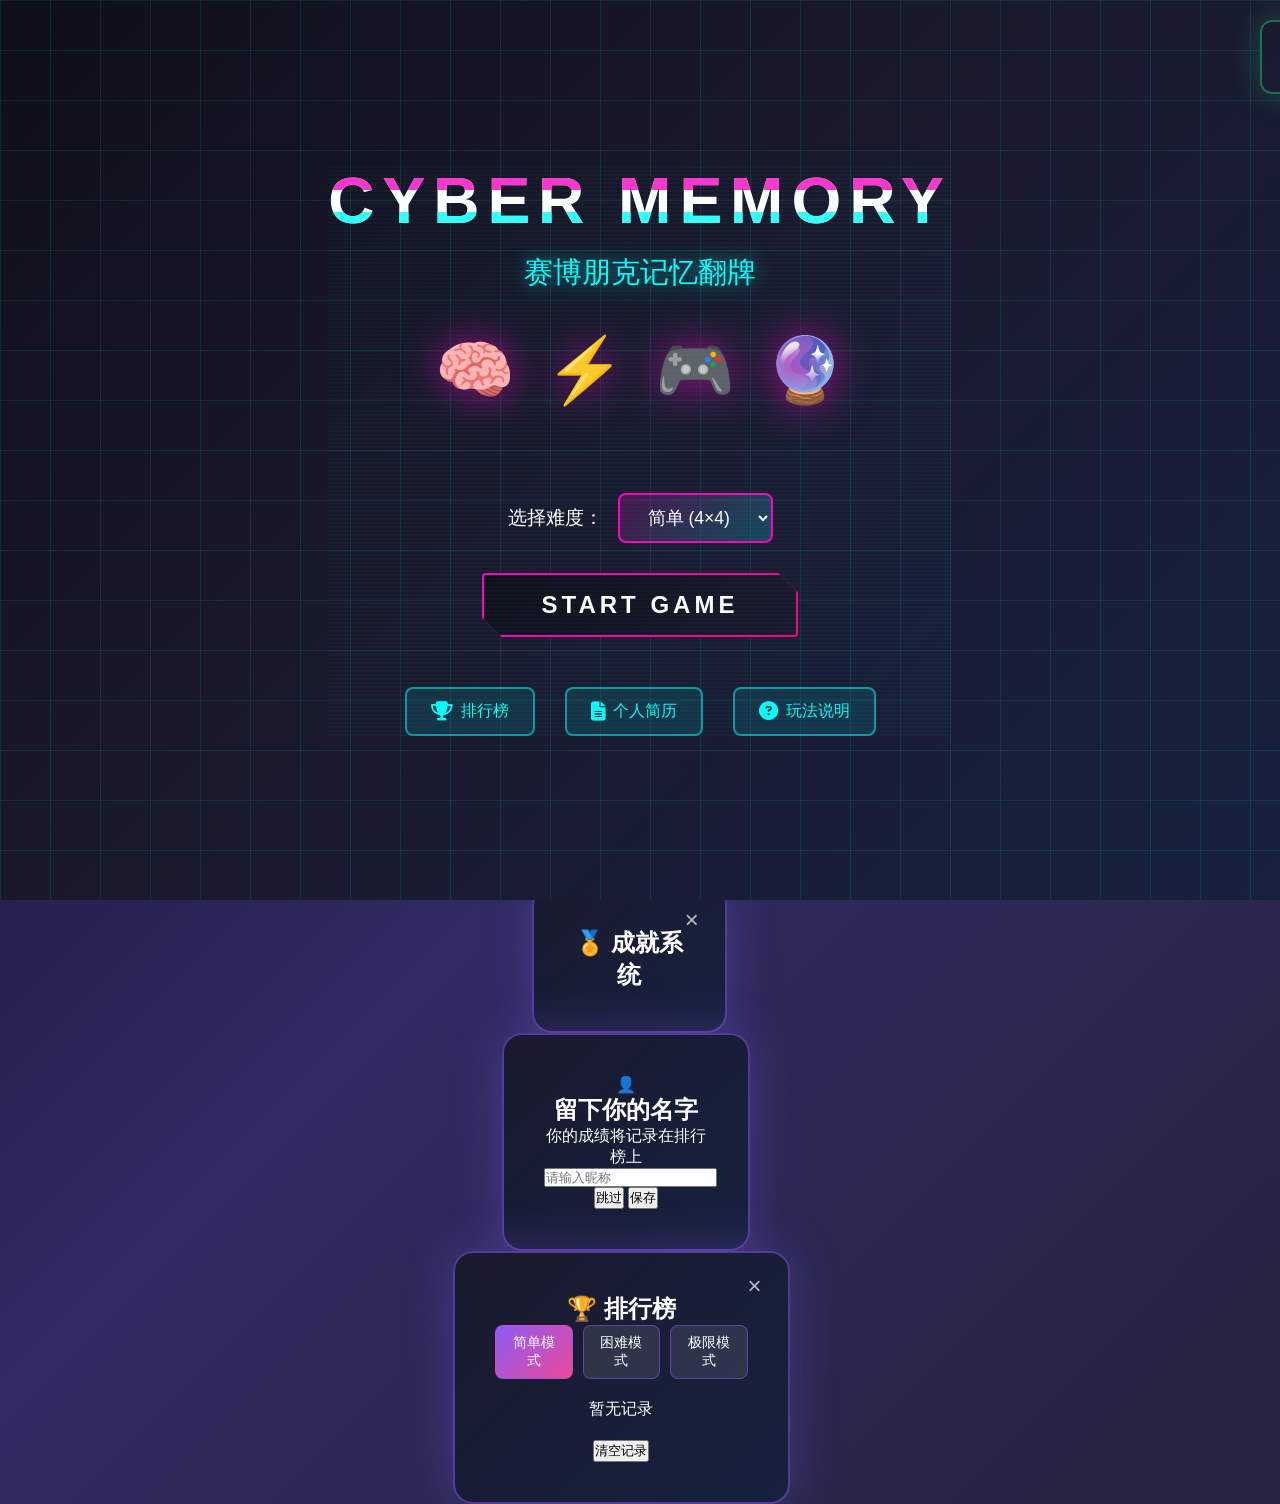
==== index.html @ 02d69858 "修复index.html中缺失的emoji和粒子效果" ====
<!DOCTYPE html>
<html lang="zh-CN">
<head>
    <meta charset="UTF-8">
    <meta name="viewport" content="width=device-width, initial-scale=1.0">
    <title>Memory Card Game - 记忆翻牌游戏</title>
    <link rel="stylesheet" href="style.css">
    <link rel="stylesheet" href="start-screen.css">
    <!-- 引入图标库 -->
    <link rel="stylesheet" href="https://cdnjs.cloudflare.com/ajax/libs/font-awesome/6.4.0/css/all.min.css">
</head>
<body>
    <!-- 页面容器 -->
    <div class="container">
        <!-- 赛博朋克开始界面 -->
        <div class="start-screen" id="startScreen">
            <div class="start-content">
                <div class="glitch-container">
                    <h1 class="glitch-text" data-text="CYBER MEMORY">CYBER MEMORY</h1>
                    <h2 class="subtitle">赛博朋克记忆翻牌</h2>
                </div>
                
                <div class="start-visual">
                    <div class="floating-cards">
                        <div class="card-float">🧠</div>
                        <div class="card-float">⚡</div>
                        <div class="card-float">🎮</div>
                        <div class="card-float">🔮</div>
                    </div>
                </div>
                
                <div class="start-controls">
                    <div class="difficulty-selection">
                        <label>选择难度：</label>
                        <select id="startDifficulty">
                            <option value="easy">简单 (4×4)</option>
                            <option value="hard">困难 (6×6)</option>
                            <option value="extreme">极限 (8×8)</option>
                        </select>
                    </div>
                    
                    <button class="cyber-btn" id="cyberStartBtn">
                        <span class="btn-text">START GAME</span>
                        <span class="btn-glitch"></span>
                    </button>
                    
                    <div class="start-options">
                        <button class="option-link" id="openLeaderboard">
                            <i class="fas fa-trophy"></i> 排行榜
                        </button>
                        <button class="option-link" id="openResume">
                            <i class="fas fa-file-alt"></i> 个人简历
                        </button>
                        <button class="option-link" id="openTutorial">
                            <i class="fas fa-question-circle"></i> 玩法说明
                        </button>
                    </div>
                </div>
                
                <div class="scanline"></div>
            </div>
        </div>
        
        <!-- 游戏头部信息栏 -->
        <header class="game-header">
            <div class="game-title">
                <i class="fas fa-brain"></i>
                <h1>记忆翻牌玩法</h1>
            </div>
            
            <!-- 游戏信息面板 -->
            <div class="game-info">
                <!-- 分数显示 -->
                <div class="info-item score">
                    <i class="fas fa-star"></i>
                    <span class="label">分数</span>
                    <span class="value" id="score">0</span>
                </div>
                
                <!-- 计时器 -->
                <div class="info-item timer">
                    <i class="fas fa-clock"></i>
                    <span class="label">时间</span>
                    <span class="value" id="timer">00:00</span>
                </div>
                
                <!-- 剩余配对 -->
                <div class="info-item pairs">
                    <i class="fas fa-puzzle-piece"></i>
                    <span class="label">剩余</span>
                    <span class="value" id="pairs">0</span>
                </div>
            </div>
            
            <!-- 控制按钮 -->
            <div class="game-controls">
                <!-- 简历按钮 -->
                <button class="control-btn resume-btn" id="resumeBtn" title="查看简历">
                    <i class="fas fa-file-alt"></i>
                    <span>简历</span>
                </button>
                
                <!-- 成就按钮 -->
                <button class="control-btn achievement-btn" id="achievementBtn" title="查看成就">
                    <i class="fas fa-medal"></i>
                    <span>成就</span>
                </button>
                
                <!-- 音效开关 -->
                <button class="control-btn sound-btn" id="soundBtn" title="音效开关">
                    <i class="fas fa-volume-up"></i>
                </button>
                
                <!-- 排行榜按钮 -->
                <button class="control-btn leaderboard-btn" id="leaderboardBtn">
                    <i class="fas fa-trophy"></i>
                    <span>排行榜</span>
                </button>
                
                <!-- 返回首页按钮 -->
                <button class="control-btn home-btn" id="homeBtn">
                    <i class="fas fa-home"></i>
                    <span>返回首页</span>
                </button>
                
                <!-- 重新开始按钮 -->
                <button class="control-btn restart-btn" id="restartBtn">
                    <i class="fas fa-redo"></i>
                    <span>重新开始</span>
                </button>
            </div>
        </header>
        
        <!-- 操作提示 -->
        <div class="game-hint">
            <p><i class="fas fa-lightbulb"></i> 点击卡牌翻开，找出所有配对！</p>
        </div>
        
        <!-- 加载画面 -->
        <div class="loading-screen" id="loadingScreen">
            <div class="loading-content">
                <div class="loading-icon">🎮</div>
                <h2>赛博朋克记忆翻牌</h2>
                <div class="loading-bar">
                    <div class="loading-progress" id="loadingProgress"></div>
                </div>
                <p class="loading-text">正在加载...</p>
            </div>
        </div>
        
        <!-- 首次引导弹窗 -->
        <div class="tutorial-modal" id="tutorialModal">
            <div class="modal-content">
                <div class="modal-icon">📖</div>
                <h2>欢迎来到记忆翻牌！</h2>
                <div class="tutorial-steps">
                    <div class="tutorial-step">
                        <span class="step-number">1</span>
                        <p>点击卡牌翻开查看图案</p>
                    </div>
                    <div class="tutorial-step">
                        <span class="step-number">2</span>
                        <p>找出两张相同图案的卡牌</p>
                    </div>
                    <div class="tutorial-step">
                        <span class="step-number">3</span>
                        <p>配对所有卡牌即可获胜</p>
                    </div>
                </div>
                <label class="dont-show-again">
                    <input type="checkbox" id="dontShowTutorial">
                    <span>不再显示引导</span>
                </label>
                <button class="modal-btn" id="closeTutorial">开始游戏</button>
            </div>
        </div>
        
        <!-- 卡牌网格容器 -->
        <main class="game-board" id="gameBoard">
            <!-- 卡牌将由 JavaScript 动态生成 -->
            
            <!-- 配对成功特效 -->
            <div class="match-effect" id="matchEffect">
                <span class="effect-text">真棒！</span>
                <div class="particles">
                    <span class="particle">✨</span>
                    <span class="particle">🌟</span>
                    <span class="particle">💫</span>
                    <span class="particle">⭐</span>
                    <span class="particle">✨</span>
                </div>
            </div>
        </main>
        
        <!-- 胜利弹窗 -->
        <div class="victory-modal" id="victoryModal">
            <div class="modal-content">
                <div class="modal-icon">🎉</div>
                <h2>恭喜通关！</h2>
                <div class="stats">
                    <div class="stat">
                        <span class="stat-label">最终得分</span>
                        <span class="stat-value" id="finalScore">0</span>
                    </div>
                    <div class="stat">
                        <span class="stat-label">用时</span>
                        <span class="stat-value" id="finalTime">00:00</span>
                    </div>
                    <div class="stat" id="bestRecord">
                        <span class="stat-label">🏆 最佳记录</span>
                        <span class="stat-value">--:--</span>
                    </div>
                </div>
                <!-- 分享按钮 -->
                <div class="share-section">
                    <button class="modal-btn secondary" id="shareBtn">
                        <i class="fas fa-share-alt"></i>
                        分享成绩
                    </button>
                </div>
                <button class="modal-btn" id="playAgainBtn">再玩一次</button>
            </div>
        </div>
        
        <!-- 成就弹窗 -->
        <div class="achievement-modal" id="achievementModal">
            <div class="modal-content">
                <div class="modal-header">
                    <h2>🏅 成就系统</h2>
                    <button class="close-btn" id="closeAchievement">×</button>
                </div>
                <div class="achievement-list" id="achievementList">
                    <!-- 成就将由 JavaScript 动态生成 -->
                </div>
            </div>
        </div>
        
        <!-- 成就解锁通知 -->
        <div class="achievement-notification" id="achievementNotification">
            <div class="notification-content">
                <div class="notification-icon">🏆</div>
                <div class="notification-text">
                    <h4>成就解锁！</h4>
                    <p id="achievementName"></p>
                </div>
            </div>
        </div>
        
        <!-- 昵称输入弹窗 -->
        <div class="nickname-modal" id="nicknameModal">
            <div class="modal-content">
                <div class="modal-icon">👤</div>
                <h2>留下你的名字</h2>
                <p>你的成绩将记录在排行榜上</p>
                <input type="text" id="nicknameInput" placeholder="请输入昵称" maxlength="20">
                <div class="modal-buttons">
                    <button class="modal-btn secondary" id="skipNickname">跳过</button>
                    <button class="modal-btn" id="saveNickname">保存</button>
                </div>
            </div>
        </div>
        
        <!-- 排行榜弹窗 -->
        <div class="leaderboard-modal" id="leaderboardModal">
            <div class="modal-content">
                <div class="modal-header">
                    <h2>🏆 排行榜</h2>
                    <button class="close-btn" id="closeLeaderboard">×</button>
                </div>
                <div class="leaderboard-tabs">
                    <button class="tab-btn active" data-tab="easy">简单模式</button>
                    <button class="tab-btn" data-tab="hard">困难模式</button>
                    <button class="tab-btn" data-tab="extreme">极限模式</button>
                </div>
                <div class="leaderboard-content">
                    <div class="leaderboard-list" id="leaderboardList">
                        <div class="no-records">暂无记录</div>
                    </div>
                </div>
                <button class="modal-btn secondary" id="clearLeaderboard">清空记录</button>
            </div>
        </div>
        
        <!-- 简历弹窗 -->
        <div class="resume-modal" id="resumeModal">
            <div class="resume-modal-content">
                <div class="resume-header">
                    <h2>📄 个人简历</h2>
                    <button class="close-btn" id="closeResume">×</button>
                </div>
                <div class="resume-embed">
                    <iframe src="简历.pdf" type="application/pdf" width="100%" height="100%">
                        <p>您的浏览器不支持PDF预览，请<a href="简历.pdf" download>下载简历</a>查看。</p>
                    </iframe>
                </div>
                <div class="resume-actions">
                    <a href="简历.pdf" download class="modal-btn secondary">
                        <i class="fas fa-download"></i> 下载简历
                    </a>
                </div>
            </div>
        </div>
    </div>
    
    <!-- 引入脚本 -->
    <script src="script.js"></script>
</body>
</html>
---- style.css ----
/* ============================================== */
/* 记忆翻牌游戏样式文件 */
/* 作者：Memory Card Game */
/* 版本：1.0 */
/* ============================================== */

/* -------------------------- */
/* 全局样式重置 */
/* -------------------------- */
* {
    margin: 0;
    padding: 0;
    box-sizing: border-box;
}

/* -------------------------- */
/* 动画关键帧定义 */
/* -------------------------- */
@keyframes fadeIn {
    from {
        opacity: 0;
        transform: translateY(-20px);
    }
    to {
        opacity: 1;
        transform: translateY(0);
    }
}

@keyframes flipIn {
    0% {
        opacity: 0;
        transform: rotateY(90deg) scale(0.8);
    }
    50% {
        opacity: 0.5;
    }
    100% {
        opacity: 1;
        transform: rotateY(0deg) scale(1);
    }
}

@keyframes pulse {
    0%, 100% {
        transform: scale(1);
        box-shadow: 0 0 20px rgba(139, 92, 246, 0.5);
    }
    50% {
        transform: scale(1.05);
        box-shadow: 0 0 40px rgba(139, 92, 246, 0.8);
    }
}

@keyframes glow {
    0%, 100% {
        box-shadow: 0 0 10px rgba(34, 197, 94, 0.5),
                    0 0 20px rgba(34, 197, 94, 0.3),
                    0 0 30px rgba(34, 197, 94, 0.2);
    }
    50% {
        box-shadow: 0 0 20px rgba(34, 197, 94, 0.8),
                    0 0 40px rgba(34, 197, 94, 0.5),
                    0 0 60px rgba(34, 197, 94, 0.3);
    }
}

@keyframes bounce {
    0%, 20%, 50%, 80%, 100% {
        transform: translateY(0);
    }
    40% {
        transform: translateY(-20px);
    }
    60% {
        transform: translateY(-10px);
    }
}

@keyframes modalIn {
    from {
        opacity: 0;
        transform: scale(0.7);
    }
    to {
        opacity: 1;
        transform: scale(1);
    }
}

@keyframes confetti {
    0% {
        transform: translateY(0) rotate(0deg);
        opacity: 1;
    }
    100% {
        transform: translateY(100vh) rotate(720deg);
        opacity: 0;
    }
}

/* -------------------------- */
/* 基础样式 */
/* -------------------------- */
body {
    font-family: 'Segoe UI', 'Microsoft YaHei', sans-serif;
    background: linear-gradient(135deg, #0f0c29 0%, #302b63 50%, #24243e 100%);
    min-height: 100vh;
    display: flex;
    justify-content: center;
    align-items: center;
    color: #fff;
    overflow-x: hidden;
}

/* 滚动条样式 */
::-webkit-scrollbar {
    width: 8px;
}

::-webkit-scrollbar-track {
    background: rgba(255, 255, 255, 0.1);
    border-radius: 4px;
}

::-webkit-scrollbar-thumb {
    background: linear-gradient(135deg, #8b5cf6, #ec4899);
    border-radius: 4px;
}

::-webkit-scrollbar-thumb:hover {
    background: linear-gradient(135deg, #a78bfa, #f472b6);
}

/* -------------------------- */
/* 游戏容器 */
/* -------------------------- */
.container {
    max-width: 900px;
    width: 100%;
    display: flex;
    flex-direction: column;
    align-items: center;
}

/* -------------------------- */
/* 游戏头部 */
/* -------------------------- */
.game-header {
    text-align: center;
    margin-bottom: 20px;
    animation: fadeIn 0.6s ease-out 0.2s both;
}

.game-title {
    display: flex;
    align-items: center;
    justify-content: center;
    gap: 12px;
    margin-bottom: 20px;
}

.game-title i {
    font-size: 32px;
    background: linear-gradient(135deg, #8b5cf6, #ec4899);
    -webkit-background-clip: text;
    -webkit-text-fill-color: transparent;
    background-clip: text;
}

.game-title h1 {
    font-size: 2.5rem;
    font-weight: 700;
    background: linear-gradient(135deg, #a855f7, #ec4899);
    -webkit-background-clip: text;
    -webkit-text-fill-color: transparent;
    background-clip: text;
}

/* -------------------------- */
/* 游戏信息面板 */
/* -------------------------- */
.game-info {
    display: flex;
    justify-content: center;
    gap: 20px;
    margin-bottom: 20px;
    flex-wrap: wrap;
    animation: fadeIn 0.6s ease-out 0.3s both;
}

.info-item {
    background: rgba(255, 255, 255, 0.1);
    backdrop-filter: blur(10px);
    border: 1px solid rgba(255, 255, 255, 0.2);
    border-radius: 12px;
    padding: 12px 20px;
    display: flex;
    align-items: center;
    gap: 8px;
    transition: all 0.3s ease;
}

.info-item:hover {
    transform: translateY(-2px);
    box-shadow: 0 4px 20px rgba(139, 92, 246, 0.3);
}

.info-item i {
    font-size: 18px;
}

.info-item .label {
    font-size: 14px;
    color: rgba(255, 255, 255, 0.7);
}

.info-item .value {
    font-size: 20px;
    font-weight: 700;
    color: #fff;
    min-width: 40px;
}

.score .value {
    color: #fbbf24;
}

.timer .value {
    color: #60a5fa;
}

.pairs .value {
    color: #34d399;
}

/* -------------------------- */
/* 游戏控制按钮 */
/* -------------------------- */
.game-controls {
    display: flex;
    justify-content: center;
    gap: 15px;
    flex-wrap: wrap;
}

/* -------------------------- */
/* 控制按钮 */
/* -------------------------- */

.control-btn {
    display: flex;
    align-items: center;
    gap: 8px;
    padding: 10px 20px;
    border-radius: 10px;
    border: none;
    cursor: pointer;
    font-size: 14px;
    font-weight: 600;
    transition: all 0.3s ease;
}

.sound-btn {
    background: rgba(255, 255, 255, 0.1);
    color: #fff;
    width: 44px;
    height: 44px;
    justify-content: center;
}

.sound-btn:hover {
    background: rgba(255, 255, 255, 0.2);
}

.sound-btn.muted i {
    color: #f87171;
}

.restart-btn {
    background: linear-gradient(135deg, #8b5cf6, #ec4899);
    color: #fff;
    box-shadow: 0 4px 15px rgba(139, 92, 246, 0.4);
}

.restart-btn:hover {
    transform: translateY(-2px);
    box-shadow: 0 6px 20px rgba(139, 92, 246, 0.6);
}

.restart-btn:active {
    transform: translateY(0);
}

.home-btn {
    background: linear-gradient(135deg, #06b6d4, #0891b2);
    color: #fff;
    box-shadow: 0 4px 15px rgba(6, 182, 212, 0.4);
}

.home-btn:hover {
    transform: translateY(-2px);
    box-shadow: 0 6px 20px rgba(6, 182, 212, 0.6);
}

.home-btn:active {
    transform: translateY(0);
}

/* -------------------------- */
/* 操作提示 */
/* -------------------------- */
.game-hint {
    text-align: center;
    margin-bottom: 25px;
    animation: fadeIn 0.6s ease-out 0.4s both;
}

.game-hint p {
    display: flex;
    align-items: center;
    justify-content: center;
    gap: 8px;
    color: rgba(255, 255, 255, 0.7);
    font-size: 14px;
}

.game-hint i {
    color: #fbbf24;
}

/* -------------------------- */
/* 游戏面板 */
/* -------------------------- */
.game-board {
    display: grid;
    gap: 12px;
    justify-content: center;
    animation: fadeIn 0.6s ease-out 0.6s both;
    position: relative;
}

/* 简单难度 4x4 */
.game-board.easy {
    grid-template-columns: repeat(4, 1fr);
}

/* 困难难度 6x6 */
.game-board.hard {
    grid-template-columns: repeat(6, 1fr);
}

/* 极限难度 8x8 */
.game-board.extreme {
    grid-template-columns: repeat(8, 1fr);
}

/* -------------------------- */
/* 卡牌样式 */
/* -------------------------- */
.card {
    aspect-ratio: 1;
    perspective: 1000px;
    cursor: pointer;
    position: relative;
}

.card::before {
    content: '';
    position: absolute;
    top: -2px;
    left: -2px;
    right: -2px;
    bottom: -2px;
    background: linear-gradient(45deg, #ff00c1, #00fff9, #ff00c1, #00fff9);
    background-size: 400% 400%;
    border-radius: 20px;
    z-index: -1;
    animation: borderGlow 3s ease infinite;
    opacity: 0;
    transition: opacity 0.3s ease;
}

.card:hover::before {
    opacity: 1;
}

@keyframes borderGlow {
    0%, 100% {
        background-position: 0% 50%;
    }
    50% {
        background-position: 100% 50%;
    }
}

.card-inner {
    position: relative;
    width: 100%;
    height: 100%;
    transition: transform 0.6s cubic-bezier(0.4, 0, 0.2, 1);
    transform-style: preserve-3d;
}

/* 翻转状态 - 使用 !important 确保优先级 */
.card.flipped .card-inner {
    transform: rotateY(180deg) !important;
}

/* 匹配状态 - 保持翻转 */
.card.matched .card-inner {
    transform: rotateY(180deg) !important;
    animation: cardPulse 1s ease-in-out infinite;
}

.card.matched {
    pointer-events: none;
}

@keyframes cardPulse {
    0%, 100% {
        filter: brightness(1);
    }
    50% {
        filter: brightness(1.3);
    }
}

.card-front,
.card-back {
    position: absolute;
    width: 100%;
    height: 100%;
    backface-visibility: hidden;
    -webkit-backface-visibility: hidden;
    border-radius: 16px;
    display: flex;
    align-items: center;
    justify-content: center;
    font-size: 2.5rem;
    user-select: none;
    overflow: hidden;
    top: 0;
    left: 0;
}

/* 卡牌背面 - 默认显示 */
.card-back {
    background: linear-gradient(135deg, #1a1a2e 0%, #16213e 50%, #0f0f1a 100%);
    backdrop-filter: blur(10px);
    border: 2px solid rgba(255, 0, 193, 0.5);
    box-shadow: 
        0 0 30px rgba(255, 0, 193, 0.3),
        0 8px 32px rgba(0, 0, 0, 0.4),
        inset 0 2px 10px rgba(255, 255, 255, 0.05);
    transition: transform 0.3s ease;
}

.card-back::before {
    content: '';
    position: absolute;
    top: 0;
    left: 0;
    right: 0;
    bottom: 0;
    background: 
        linear-gradient(90deg, transparent 49%, rgba(255, 0, 193, 0.1) 50%, transparent 51%),
        linear-gradient(0deg, transparent 49%, rgba(0, 255, 249, 0.1) 50%, transparent 51%);
    background-size: 20px 20px;
    animation: gridMove 4s linear infinite;
}

@keyframes gridMove {
    0% {
        transform: translate(0, 0);
    }
    100% {
        transform: translate(20px, 20px);
    }
}

.card-back::after {
    content: '';
    position: absolute;
    top: 0;
    left: -100%;
    width: 100%;
    height: 100%;
    background: linear-gradient(90deg, 
        transparent, 
        rgba(255, 255, 255, 0.1), 
        transparent);
    animation: scanLine 3s linear infinite;
}

@keyframes scanLine {
    0% {
        left: -100%;
    }
    100% {
        left: 100%;
    }
}

/* 移除 hover 效果避免干扰翻转 */
.card:hover .card-back {
    border-color: rgba(0, 255, 249, 0.8);
    box-shadow: 
        0 0 50px rgba(0, 255, 249, 0.4),
        0 12px 40px rgba(0, 0, 0, 0.5),
        inset 0 2px 10px rgba(255, 255, 255, 0.1);
}

.card-back-icon {
    position: relative;
    font-size: 2.5rem;
    background: linear-gradient(135deg, #ff00c1, #00fff9);
    -webkit-background-clip: text;
    -webkit-text-fill-color: transparent;
    background-clip: text;
    animation: iconGlow 2s ease-in-out infinite;
}

@keyframes iconGlow {
    0%, 100% {
        filter: drop-shadow(0 0 10px rgba(255, 0, 193, 0.5));
    }
    50% {
        filter: drop-shadow(0 0 20px rgba(0, 255, 249, 0.8));
    }
}

/* 卡牌正面 - 默认隐藏（旋转180度） */
.card-front {
    background: linear-gradient(135deg, rgba(139, 92, 246, 0.2), rgba(236, 72, 153, 0.2));
    backdrop-filter: blur(10px);
    border: 2px solid rgba(139, 92, 246, 0.5);
    transform: rotateY(180deg);
    -webkit-transform: rotateY(180deg);
    box-shadow: 
        0 4px 20px rgba(139, 92, 246, 0.2),
        inset 0 2px 20px rgba(255, 255, 255, 0.05);
}

.card-front .card-emoji {
    font-size: 3rem;
    filter: drop-shadow(0 0 10px rgba(139, 92, 246, 0.5));
}

/* 匹配后的正面样式 */
.card.matched .card-front {
    background: linear-gradient(135deg, rgba(34, 197, 94, 0.3), rgba(16, 185, 129, 0.2));
    border-color: rgba(34, 197, 94, 0.8);
    box-shadow: 
        0 0 30px rgba(34, 197, 94, 0.4),
        inset 0 2px 20px rgba(34, 197, 94, 0.1);
}

.card.matched .card-front .card-emoji {
    filter: drop-shadow(0 0 20px rgba(34, 197, 94, 0.8));
}

/* -------------------------- */
/* 配对成功特效 */
/* -------------------------- */
.match-effect {
    position: absolute;
    top: 50%;
    left: 50%;
    transform: translate(-50%, -50%) scale(0);
    pointer-events: none;
    z-index: 999;
    opacity: 0;
    transition: all 0.3s ease;
}

.match-effect.show {
    opacity: 1;
    transform: translate(-50%, -50%) scale(1);
}

.match-effect.hide {
    opacity: 0;
    transform: translate(-50%, -50%) scale(1.5);
}

.effect-text {
    font-size: 3rem;
    font-weight: 800;
    background: linear-gradient(135deg, #fbbf24, #f59e0b, #ef4444);
    -webkit-background-clip: text;
    -webkit-text-fill-color: transparent;
    background-clip: text;
    text-shadow: 0 0 30px rgba(251, 191, 36, 0.5);
}

/* -------------------------- */
/* 胜利弹窗 */
/* -------------------------- */
.modal {
    position: fixed;
    top: 0;
    left: 0;
    width: 100%;
    height: 100%;
    background: rgba(0, 0, 0, 0.8);
    backdrop-filter: blur(10px);
    display: flex;
    align-items: center;
    justify-content: center;
    z-index: 2000;
    opacity: 0;
    visibility: hidden;
    transition: all 0.3s ease;
}

.modal.show {
    opacity: 1;
    visibility: visible;
}

.modal-content {
    background: linear-gradient(135deg, #1a1a2e 0%, #16213e 100%);
    border: 2px solid rgba(139, 92, 246, 0.5);
    border-radius: 20px;
    padding: 40px;
    text-align: center;
    max-width: 500px;
    width: 90%;
    animation: modalIn 0.3s ease;
    box-shadow: 0 0 50px rgba(139, 92, 246, 0.3);
}

.victory-icon {
    font-size: 4rem;
    margin-bottom: 20px;
    animation: bounce 1s ease infinite;
}

.victory-title {
    font-size: 2rem;
    font-weight: 700;
    margin-bottom: 20px;
    background: linear-gradient(135deg, #fbbf24, #f59e0b);
    -webkit-background-clip: text;
    -webkit-text-fill-color: transparent;
    background-clip: text;
}

.victory-stats {
    display: flex;
    justify-content: center;
    gap: 30px;
    margin-bottom: 20px;
}

.victory-stat {
    text-align: center;
}

.victory-stat .label {
    font-size: 14px;
    color: rgba(255, 255, 255, 0.7);
    margin-bottom: 5px;
}

.victory-stat .value {
    font-size: 1.5rem;
    font-weight: 700;
    color: #fbbf24;
}

.best-record {
    font-size: 14px;
    color: rgba(255, 255, 255, 0.7);
    margin-bottom: 20px;
}

.victory-buttons {
    display: flex;
    gap: 15px;
    justify-content: center;
    flex-wrap: wrap;
}

.victory-btn {
    padding: 12px 24px;
    border-radius: 10px;
    border: none;
    cursor: pointer;
    font-size: 14px;
    font-weight: 600;
    transition: all 0.3s ease;
}

.play-again-btn {
    background: linear-gradient(135deg, #8b5cf6, #ec4899);
    color: #fff;
    box-shadow: 0 4px 15px rgba(139, 92, 246, 0.4);
}

.play-again-btn:hover {
    transform: translateY(-2px);
    box-shadow: 0 6px 20px rgba(139, 92, 246, 0.6);
}

.share-btn {
    background: rgba(255, 255, 255, 0.1);
    color: #fff;
    border: 1px solid rgba(255, 255, 255, 0.3);
}

.share-btn:hover {
    background: rgba(255, 255, 255, 0.2);
}

/* -------------------------- */
/* 排行榜弹窗 */
/* -------------------------- */
.leaderboard-tabs {
    display: flex;
    gap: 10px;
    margin-bottom: 20px;
    justify-content: center;
}

.tab-btn {
    padding: 8px 16px;
    border-radius: 8px;
    border: 1px solid rgba(139, 92, 246, 0.5);
    background: rgba(255, 255, 255, 0.1);
    color: #fff;
    cursor: pointer;
    font-size: 14px;
    transition: all 0.3s ease;
}

.tab-btn.active {
    background: linear-gradient(135deg, #8b5cf6, #ec4899);
    border-color: transparent;
}

.tab-btn:hover {
    background: rgba(139, 92, 246, 0.3);
}

.leaderboard-list {
    max-height: 400px;
    overflow-y: auto;
    margin-bottom: 20px;
}

.leaderboard-item {
    display: flex;
    align-items: center;
    gap: 15px;
    padding: 12px;
    background: rgba(255, 255, 255, 0.05);
    border-radius: 10px;
    margin-bottom: 8px;
    transition: all 0.3s ease;
}

.leaderboard-item:hover {
    background: rgba(255, 255, 255, 0.1);
}

.leaderboard-item.top-1 {
    border: 2px solid #fbbf24;
    background: rgba(251, 191, 36, 0.1);
}

.leaderboard-item.top-2 {
    border: 2px solid #c0c0c0;
    background: rgba(192, 192, 192, 0.1);
}

.leaderboard-item.top-3 {
    border: 2px solid #cd7f32;
    background: rgba(205, 127, 50, 0.1);
}

.rank {
    width: 30px;
    height: 30px;
    border-radius: 50%;
    display: flex;
    align-items: center;
    justify-content: center;
    font-weight: 700;
    font-size: 14px;
    background: rgba(139, 92, 246, 0.3);
}

.top-1 .rank {
    background: #fbbf24;
    color: #000;
}

.top-2 .rank {
    background: #c0c0c0;
    color: #000;
}

.top-3 .rank {
    background: #cd7f32;
    color: #fff;
}

.player-info {
    flex: 1;
    text-align: left;
}

.player-name {
    font-weight: 600;
    font-size: 14px;
}

.player-date {
    font-size: 12px;
    color: rgba(255, 255, 255, 0.6);
}

.player-score {
    font-weight: 700;
    color: #fbbf24;
    font-size: 14px;
}

.player-time {
    font-size: 12px;
    color: rgba(255, 255, 255, 0.7);
}

.empty-leaderboard {
    text-align: center;
    padding: 40px 20px;
    color: rgba(255, 255, 255, 0.6);
}

.empty-leaderboard i {
    font-size: 3rem;
    margin-bottom: 15px;
    opacity: 0.5;
}

.clear-leaderboard-btn {
    background: rgba(239, 68, 68, 0.2);
    color: #f87171;
    border: 1px solid rgba(239, 68, 68, 0.5);
    padding: 8px 16px;
    border-radius: 8px;
    cursor: pointer;
    font-size: 14px;
    transition: all 0.3s ease;
}

.clear-leaderboard-btn:hover {
    background: rgba(239, 68, 68, 0.3);
}

/* -------------------------- */
/* 成就系统 */
/* -------------------------- */
.achievement-item {
    display: flex;
    align-items: center;
    gap: 15px;
    padding: 15px;
    background: rgba(255, 255, 255, 0.05);
    border-radius: 12px;
    margin-bottom: 10px;
    transition: all 0.3s ease;
}

.achievement-item.unlocked {
    background: rgba(34, 197, 94, 0.1);
    border: 1px solid rgba(34, 197, 94, 0.3);
}

.achievement-item.locked {
    opacity: 0.6;
}

.achievement-icon {
    font-size: 2rem;
    width: 50px;
    height: 50px;
    display: flex;
    align-items: center;
    justify-content: center;
    background: rgba(139, 92, 246, 0.2);
    border-radius: 12px;
}

.achievement-item.unlocked .achievement-icon {
    background: rgba(34, 197, 94, 0.2);
}

.achievement-info {
    flex: 1;
    text-align: left;
}

.achievement-name {
    font-weight: 600;
    font-size: 16px;
    margin-bottom: 4px;
}

.achievement-desc {
    font-size: 14px;
    color: rgba(255, 255, 255, 0.7);
}

.achievement-status {
    font-size: 1.5rem;
}

.achievement-status .fa-check-circle {
    color: #22c55e;
}

.achievement-status .fa-lock {
    color: rgba(255, 255, 255, 0.3);
}

/* 成就通知 */
.achievement-notification {
    position: fixed;
    top: 20px;
    right: 20px;
    background: linear-gradient(135deg, #1a1a2e 0%, #16213e 100%);
    border: 2px solid rgba(34, 197, 94, 0.5);
    border-radius: 12px;
    padding: 15px 20px;
    display: flex;
    align-items: center;
    gap: 12px;
    z-index: 3000;
    transform: translateX(100%);
    transition: transform 0.3s ease;
    box-shadow: 0 0 30px rgba(34, 197, 94, 0.3);
}

.achievement-notification.show {
    transform: translateX(0);
}

.achievement-notification i {
    font-size: 1.5rem;
    color: #22c55e;
}

/* -------------------------- */
/* 昵称输入 */
/* -------------------------- */
.nickname-input-group {
    margin-bottom: 20px;
}

.nickname-input-group label {
    display: block;
    margin-bottom: 8px;
    font-size: 14px;
    color: rgba(255, 255, 255, 0.8);
}

.nickname-input-group input {
    width: 100%;
    padding: 12px 16px;
    border-radius: 10px;
    border: 1px solid rgba(139, 92, 246, 0.5);
    background: rgba(255, 255, 255, 0.1);
    color: #fff;
    font-size: 16px;
    outline: none;
    transition: all 0.3s ease;
}

.nickname-input-group input:focus {
    border-color: #8b5cf6;
    box-shadow: 0 0 15px rgba(139, 92, 246, 0.3);
}

.nickname-input-group input::placeholder {
    color: rgba(255, 255, 255, 0.5);
}

.nickname-buttons {
    display: flex;
    gap: 15px;
    justify-content: center;
}

.save-nickname-btn {
    background: linear-gradient(135deg, #8b5cf6, #ec4899);
    color: #fff;
    border: none;
    padding: 12px 24px;
    border-radius: 10px;
    cursor: pointer;
    font-size: 14px;
    font-weight: 600;
    transition: all 0.3s ease;
}

.save-nickname-btn:hover {
    transform: translateY(-2px);
    box-shadow: 0 4px 15px rgba(139, 92, 246, 0.4);
}

.skip-nickname-btn {
    background: rgba(255, 255, 255, 0.1);
    color: #fff;
    border: 1px solid rgba(255, 255, 255, 0.3);
    padding: 12px 24px;
    border-radius: 10px;
    cursor: pointer;
    font-size: 14px;
    font-weight: 600;
    transition: all 0.3s ease;
}

.skip-nickname-btn:hover {
    background: rgba(255, 255, 255, 0.2);
}

/* -------------------------- */
/* 加载画面 */
/* -------------------------- */
.loading-screen {
    position: fixed;
    top: 0;
    left: 0;
    width: 100%;
    height: 100%;
    background: linear-gradient(135deg, #0f0c29 0%, #302b63 50%, #24243e 100%);
    display: flex;
    align-items: center;
    justify-content: center;
    z-index: 1000;
    transition: opacity 0.5s ease;
}

.loading-screen.hidden {
    opacity: 0;
    pointer-events: none;
    z-index: -1;
}

.loading-content {
    text-align: center;
    animation: fadeIn 0.6s ease-out;
}

.loading-icon {
    font-size: 6rem;
    margin-bottom: 20px;
    animation: bounce 1s ease infinite;
}

.loading-content h2 {
    font-size: 2rem;
    background: linear-gradient(135deg, #a855f7, #ec4899);
    -webkit-background-clip: text;
    -webkit-text-fill-color: transparent;
    background-clip: text;
}

.loading-content p {
    color: rgba(255, 255, 255, 0.7);
    margin-top: 10px;
}

/* -------------------------- */
/* 玩法说明 */
/* -------------------------- */
.tutorial-content {
    text-align: left;
    max-height: 400px;
    overflow-y: auto;
}

.tutorial-content h3 {
    color: #fbbf24;
    margin-bottom: 10px;
    font-size: 1.2rem;
}

.tutorial-content p {
    margin-bottom: 15px;
    line-height: 1.6;
    color: rgba(255, 255, 255, 0.8);
}

.tutorial-content ul {
    margin-bottom: 15px;
    padding-left: 20px;
}

.tutorial-content li {
    margin-bottom: 8px;
    color: rgba(255, 255, 255, 0.8);
}

.tutorial-content .highlight {
    color: #fbbf24;
    font-weight: 600;
}

.dont-show-again {
    display: flex;
    align-items: center;
    gap: 8px;
    margin-top: 15px;
    cursor: pointer;
}

.dont-show-again input[type="checkbox"] {
    width: 18px;
    height: 18px;
    accent-color: #8b5cf6;
}

.dont-show-again label {
    font-size: 14px;
    color: rgba(255, 255, 255, 0.7);
    cursor: pointer;
}

/* -------------------------- */
/* 响应式设计 */
/* -------------------------- */
@media (max-width: 768px) {
    .game-title h1 {
        font-size: 2rem;
    }
    
    .game-info {
        gap: 10px;
    }
    
    .info-item {
        padding: 10px 15px;
    }
    
    .info-item .value {
        font-size: 16px;
    }
    
    .game-board {
        gap: 8px;
    }
    
    .card-front,
    .card-back {
        font-size: 2rem;
    }
    
    .card-front .card-emoji {
        font-size: 2rem;
    }
    
    .modal-content {
        padding: 30px 20px;
    }
}

@media (max-width: 480px) {
    .container {
        padding: 15px;
    }
    
    .game-title h1 {
        font-size: 1.5rem;
    }
    
    .game-info {
        gap: 10px;
    }
    
    .info-item {
        padding: 8px 12px;
    }
    
    .info-item i {
        font-size: 14px;
    }
    
    .info-item .label {
        font-size: 12px;
    }
    
    .info-item .value {
        font-size: 14px;
    }
    
    .game-board {
        gap: 6px;
    }
    
    .card-front,
    .card-back {
        font-size: 1.5rem;
    }
    
    .card-front .card-emoji {
        font-size: 1.5rem;
    }
    
    .victory-stats {
        gap: 15px;
    }
    
    .victory-stat .value {
        font-size: 1.2rem;
    }
    
    .leaderboard-item {
        padding: 10px;
        gap: 10px;
    }
    
    .player-name {
        font-size: 12px;
    }
    
    .player-score {
        font-size: 12px;
    }
}

/* -------------------------- */
/* 成就按钮特殊样式 */
/* -------------------------- */
.achievement-btn {
    background: linear-gradient(135deg, #f59e0b, #d97706);
    color: #fff;
    box-shadow: 0 4px 15px rgba(245, 158, 11, 0.4);
}

.achievement-btn:hover {
    transform: translateY(-2px);
    box-shadow: 0 6px 20px rgba(245, 158, 11, 0.6);
}

/* -------------------------- */
/* 关闭按钮 */
/* -------------------------- */
.close-btn {
    position: absolute;
    top: 15px;
    right: 15px;
    background: none;
    border: none;
    color: rgba(255, 255, 255, 0.7);
    font-size: 1.5rem;
    cursor: pointer;
    transition: color 0.3s ease;
    width: 36px;
    height: 36px;
    display: flex;
    align-items: center;
    justify-content: center;
    border-radius: 50%;
}

.close-btn:hover {
    color: #fff;
    background: rgba(255, 255, 255, 0.1);
}

/* -------------------------- */
/* 模态框内容定位 */
/* -------------------------- */
.modal-content {
    position: relative;
}

/* -------------------------- */
/* 游戏头部导航 */
/* -------------------------- */
.game-nav {
    display: flex;
    justify-content: space-between;
    align-items: center;
    width: 100%;
    margin-bottom: 20px;
    flex-wrap: wrap;
    gap: 10px;
}

/* -------------------------- */
/* 难度选择器 */
/* -------------------------- */
.difficulty-selector {
    display: flex;
    gap: 10px;
    align-items: center;
}

.difficulty-selector label {
    font-size: 14px;
    color: rgba(255, 255, 255, 0.8);
}

.difficulty-selector select {
    padding: 8px 12px;
    border-radius: 8px;
    border: 1px solid rgba(139, 92, 246, 0.5);
    background: rgba(255, 255, 255, 0.1);
    color: #fff;
    font-size: 14px;
    cursor: pointer;
    outline: none;
    transition: all 0.3s ease;
}

.difficulty-selector select:focus {
    border-color: #8b5cf6;
    box-shadow: 0 0 15px rgba(139, 92, 246, 0.3);
}

.difficulty-selector select option {
    background: #1a1a2e;
    color: #fff;
}

/* -------------------------- */
/* 游戏统计信息 */
/* -------------------------- */
.game-stats {
    display: flex;
    gap: 15px;
    align-items: center;
    font-size: 14px;
    color: rgba(255, 255, 255, 0.7);
}

.game-stats span {
    display: flex;
    align-items: center;
    gap: 5px;
}

/* -------------------------- */
/* 响应式卡牌大小 */
/* -------------------------- */
@media (max-width: 600px) {
    .card {
        min-width: 60px;
        min-height: 60px;
    }
}

@media (max-width: 400px) {
    .card {
        min-width: 50px;
        min-height: 50px;
    }
    
    .card-front,
    .card-back {
        font-size: 1.2rem;
    }
    
    .card-front .card-emoji {
        font-size: 1.2rem;
    }
}
---- start-screen.css ----
/* ============================================== */
/* 赛博朋克开始界面样式 */
/* ============================================== */
.start-screen {
    position: fixed;
    top: 0;
    left: 0;
    width: 100vw;
    height: 100vh;
    background: linear-gradient(135deg, #0f0f1a 0%, #1a1a2e 50%, #16213e 100%);
    display: flex;
    align-items: center;
    justify-content: center;
    z-index: 1001;
    overflow: hidden;
}

.start-screen.hidden {
    display: none;
}

.start-content {
    text-align: center;
    position: relative;
    z-index: 2;
}

/* 故障效果容器 */
.glitch-container {
    margin-bottom: 40px;
}

.glitch-text {
    font-size: 4rem;
    font-weight: 900;
    color: #fff;
    text-transform: uppercase;
    letter-spacing: 8px;
    position: relative;
    animation: glitch-skew 1s infinite linear alternate-reverse;
}

.glitch-text::before,
.glitch-text::after {
    content: attr(data-text);
    position: absolute;
    top: 0;
    left: 0;
    width: 100%;
    height: 100%;
}

.glitch-text::before {
    color: #ff00c1;
    animation: glitch-effect 0.3s cubic-bezier(0.25, 0.46, 0.45, 0.94) both infinite;
    clip-path: polygon(0 0, 100% 0, 100% 35%, 0 35%);
    transform: translate(-3px, -3px);
    opacity: 0.8;
}

.glitch-text::after {
    color: #00fff9;
    animation: glitch-effect 0.3s cubic-bezier(0.25, 0.46, 0.45, 0.94) reverse both infinite;
    clip-path: polygon(0 65%, 100% 65%, 100% 100%, 0 100%);
    transform: translate(3px, 3px);
    opacity: 0.8;
}

@keyframes glitch-effect {
    0% {
        transform: translate(0);
    }
    20% {
        transform: translate(-3px, 3px);
    }
    40% {
        transform: translate(-3px, -3px);
    }
    60% {
        transform: translate(3px, 3px);
    }
    80% {
        transform: translate(3px, -3px);
    }
    100% {
        transform: translate(0);
    }
}

@keyframes glitch-skew {
    0% {
        transform: skew(0deg);
    }
    10% {
        transform: skew(-2deg);
    }
    20% {
        transform: skew(0deg);
    }
    30% {
        transform: skew(1deg);
    }
    40% {
        transform: skew(0deg);
    }
    100% {
        transform: skew(0deg);
    }
}

.subtitle {
    font-size: 1.8rem;
    color: #00fff9;
    margin-top: 15px;
    font-weight: 300;
    text-shadow: 0 0 20px rgba(0, 255, 249, 0.6);
    animation: glow-text 2s ease-in-out infinite;
}

@keyframes glow-text {
    0%, 100% {
        text-shadow: 0 0 20px rgba(0, 255, 249, 0.6);
    }
    50% {
        text-shadow: 0 0 30px rgba(0, 255, 249, 0.9),
                     0 0 50px rgba(0, 255, 249, 0.5);
    }
}

/* 浮动卡牌视觉效果 */
.start-visual {
    margin: 40px 0;
    height: 120px;
    position: relative;
}

.floating-cards {
    display: flex;
    justify-content: center;
    gap: 30px;
    animation: float-animation 6s ease-in-out infinite;
}

.card-float {
    font-size: 4rem;
    animation: card-flip 3s ease-in-out infinite;
    filter: drop-shadow(0 0 20px rgba(255, 0, 193, 0.6));
}

.card-float:nth-child(1) {
    animation-delay: 0s;
}
.card-float:nth-child(2) {
    animation-delay: 0.5s;
}
.card-float:nth-child(3) {
    animation-delay: 1s;
}
.card-float:nth-child(4) {
    animation-delay: 1.5s;
}

@keyframes card-flip {
    0%, 100% {
        transform: rotateY(0deg) translateY(0);
    }
    50% {
        transform: rotateY(180deg) translateY(-20px);
    }
}

@keyframes float-animation {
    0%, 100% {
        transform: translateY(0);
    }
    50% {
        transform: translateY(-15px);
    }
}

/* 开始控制区域 */
.start-controls {
    display: flex;
    flex-direction: column;
    align-items: center;
    gap: 30px;
}

.difficulty-selection {
    display: flex;
    align-items: center;
    gap: 15px;
}

.difficulty-selection label {
    color: #fff;
    font-size: 1.2rem;
    font-weight: 500;
}

.difficulty-selection select {
    padding: 12px 24px;
    font-size: 1.1rem;
    background: linear-gradient(135deg, rgba(255, 0, 193, 0.2), rgba(0, 255, 249, 0.2));
    border: 2px solid #ff00c1;
    color: #fff;
    border-radius: 8px;
    cursor: pointer;
    transition: all 0.3s ease;
    outline: none;
}

.difficulty-selection select:hover,
.difficulty-selection select:focus {
    border-color: #00fff9;
    box-shadow: 0 0 20px rgba(0, 255, 249, 0.4);
}

.difficulty-selection select option {
    background: #1a1a2e;
    color: #fff;
    padding: 10px;
}

/* 赛博朋克按钮 */
.cyber-btn {
    position: relative;
    padding: 18px 60px;
    font-size: 1.5rem;
    font-weight: 700;
    color: #fff;
    background: linear-gradient(135deg, #ff00c1, #ff0080);
    border: none;
    border-radius: 4px;
    cursor: pointer;
    text-transform: uppercase;
    letter-spacing: 4px;
    overflow: hidden;
    transition: all 0.3s ease;
    clip-path: polygon(
        0 0,
        calc(100% - 20px) 0,
        100% 20px,
        100% 100%,
        20px 100%,
        0 calc(100% - 20px)
    );
}

.cyber-btn::before {
    content: '';
    position: absolute;
    top: 2px;
    left: 2px;
    right: 2px;
    bottom: 2px;
    background: linear-gradient(135deg, #0f0f1a, #1a1a2e);
    border-radius: 2px;
    z-index: 0;
}

.cyber-btn::after {
    content: '';
    position: absolute;
    top: 0;
    left: -100%;
    width: 100%;
    height: 100%;
    background: linear-gradient(90deg, transparent, rgba(255, 255, 255, 0.3), transparent);
    transition: left 0.5s ease;
}

.cyber-btn:hover::after {
    left: 100%;
}

.cyber-btn:hover {
    transform: scale(1.05);
    box-shadow: 0 0 30px rgba(255, 0, 193, 0.7);
}

.btn-text {
    position: relative;
    z-index: 1;
}

/* 选项链接 */
.start-options {
    display: flex;
    gap: 30px;
    margin-top: 20px;
    position: relative;
    z-index: 10;
}

.option-link {
    background: transparent;
    border: 2px solid rgba(0, 255, 249, 0.5);
    color: #00fff9;
    font-size: 1rem;
    cursor: pointer;
    padding: 12px 24px;
    border-radius: 8px;
    transition: all 0.3s ease;
    text-decoration: none;
    display: flex;
    align-items: center;
    gap: 8px;
    position: relative;
    z-index: 11;
    background: rgba(0, 255, 249, 0.1);
}

.option-link:hover {
    color: #ff00c1;
    text-shadow: 0 0 20px rgba(255, 0, 193, 0.6);
    transform: translateY(-2px);
}

.option-link i {
    font-size: 1.2rem;
}

/* 扫描线效果 */
.scanline {
    position: absolute;
    top: 0;
    left: 0;
    width: 100%;
    height: 100%;
    background: linear-gradient(
        transparent 50%,
        rgba(0, 255, 249, 0.03) 50%
    );
    background-size: 100% 4px;
    pointer-events: none;
    z-index: 1;
    animation: scanlines 10s linear infinite;
}

@keyframes scanlines {
    0% {
        background-position: 0 0;
    }
    100% {
        background-position: 0 100%;
    }
}

/* 背景网格线 */
.start-screen::before {
    content: '';
    position: absolute;
    top: 0;
    left: 0;
    width: 100%;
    height: 100%;
    background: 
        linear-gradient(90deg, rgba(0, 255, 249, 0.1) 1px, transparent 1px),
        linear-gradient(rgba(0, 255, 249, 0.1) 1px, transparent 1px);
    background-size: 50px 50px;
    animation: grid-move 20s linear infinite;
    z-index: 0;
}

@keyframes grid-move {
    0% {
        transform: perspective(500px) rotateX(60deg) translateY(0);
    }
    100% {
        transform: perspective(500px) rotateX(60deg) translateY(50px);
    }
}

/* 响应式设计 */
@media (max-width: 768px) {
    .glitch-text {
        font-size: 2.5rem;
        letter-spacing: 4px;
    }
    
    .subtitle {
        font-size: 1.2rem;
    }
    
    .card-float {
        font-size: 2.5rem;
    }
    
    .cyber-btn {
        padding: 14px 40px;
        font-size: 1.2rem;
    }
    
    .start-options {
        flex-direction: column;
        gap: 15px;
    }
}

@media (max-width: 480px) {
    .glitch-text {
        font-size: 1.8rem;
    }
    
    .cyber-btn {
        padding: 12px 30px;
        font-size: 1rem;
    }
}

/* 游戏过渡动画 - 游戏内容初始隐藏 */
.game-header,
.game-hint,
.game-board {
    opacity: 0;
    transform: translateY(20px);
    transition: all 0.6s ease;
}

.game-ready .game-header,
.game-ready .game-hint,
.game-ready .game-board {
    opacity: 1;
    transform: translateY(0);
}

.game-ready .game-header {
    transition-delay: 0.1s;
}

.game-ready .game-hint {
    transition-delay: 0.2s;
}

.game-ready .game-board {
    transition-delay: 0.3s;
}

/* 简历弹窗 */
.resume-modal {
    position: fixed;
    top: 0;
    left: 0;
    width: 100%;
    height: 100%;
    background: rgba(15, 15, 26, 0.95);
    backdrop-filter: blur(10px);
    display: flex;
    align-items: center;
    justify-content: center;
    z-index: 2000;
    opacity: 0;
    visibility: hidden;
    transition: all 0.3s ease;
    cursor: pointer;
}

.resume-modal.show {
    opacity: 1;
    visibility: visible;
}

.resume-modal-content {
    cursor: default;
    width: 90%;
    max-width: 900px;
    height: 85vh;
    background: linear-gradient(135deg, #1a1a2e 0%, #16213e 100%);
    border: 2px solid rgba(0, 255, 249, 0.5);
    border-radius: 12px;
    box-shadow: 0 0 40px rgba(0, 255, 249, 0.3);
    display: flex;
    flex-direction: column;
    overflow: hidden;
}

.resume-header {
    display: flex;
    align-items: center;
    justify-content: space-between;
    padding: 20px 25px;
    border-bottom: 1px solid rgba(0, 255, 249, 0.3);
}

.resume-header h2 {
    color: #00fff9;
    font-size: 1.5rem;
    margin: 0;
}

.resume-embed {
    flex: 1;
    overflow: hidden;
    background: #0f0f1a;
}

.resume-embed iframe {
    width: 100%;
    height: 100%;
    border: none;
}

.resume-actions {
    padding: 15px 25px;
    border-top: 1px solid rgba(0, 255, 249, 0.3);
    display: flex;
    justify-content: center;
}

@media (max-width: 768px) {
    .resume-modal-content {
        width: 95%;
        height: 90vh;
    }
    
    .resume-header h2 {
        font-size: 1.2rem;
    }
}
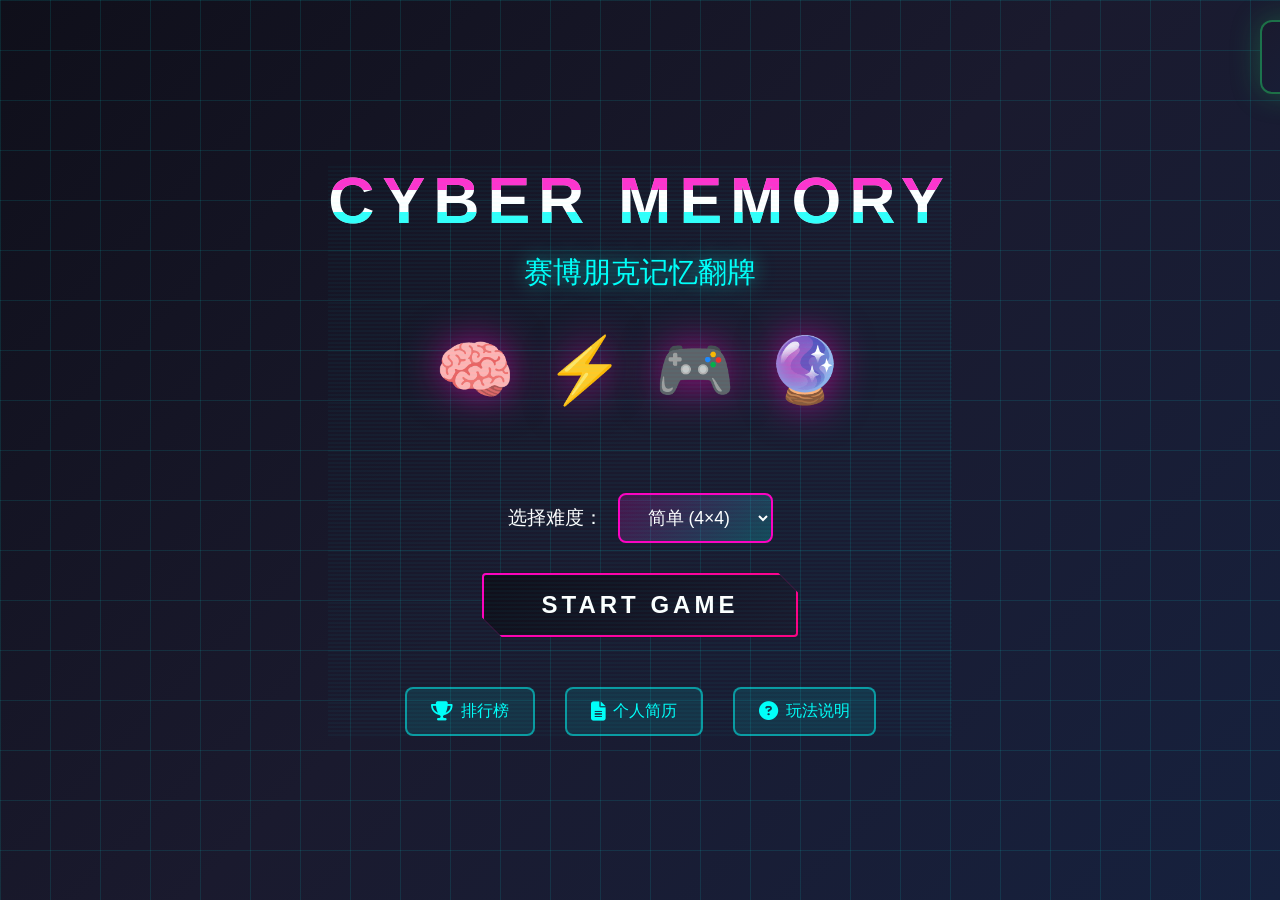
==== commit 2072fa27: "Fix modal display: add missing modal class to all popups" ====
--- a/index.html
+++ b/index.html
@@ -149,7 +149,7 @@
         </div>
         
         <!-- 首次引导弹窗 -->
-        <div class="tutorial-modal" id="tutorialModal">
+        <div class="modal tutorial-modal" id="tutorialModal">
             <div class="modal-content">
                 <div class="modal-icon">📖</div>
                 <h2>欢迎来到记忆翻牌！</h2>
@@ -193,7 +193,7 @@
         </main>
         
         <!-- 胜利弹窗 -->
-        <div class="victory-modal" id="victoryModal">
+        <div class="modal victory-modal" id="victoryModal">
             <div class="modal-content">
                 <div class="modal-icon">🎉</div>
                 <h2>恭喜通关！</h2>
@@ -223,7 +223,7 @@
         </div>
         
         <!-- 成就弹窗 -->
-        <div class="achievement-modal" id="achievementModal">
+        <div class="modal achievement-modal" id="achievementModal">
             <div class="modal-content">
                 <div class="modal-header">
                     <h2>🏅 成就系统</h2>
@@ -247,7 +247,7 @@
         </div>
         
         <!-- 昵称输入弹窗 -->
-        <div class="nickname-modal" id="nicknameModal">
+        <div class="modal nickname-modal" id="nicknameModal">
             <div class="modal-content">
                 <div class="modal-icon">👤</div>
                 <h2>留下你的名字</h2>
@@ -261,7 +261,7 @@
         </div>
         
         <!-- 排行榜弹窗 -->
-        <div class="leaderboard-modal" id="leaderboardModal">
+        <div class="modal leaderboard-modal" id="leaderboardModal">
             <div class="modal-content">
                 <div class="modal-header">
                     <h2>🏆 排行榜</h2>
@@ -282,7 +282,7 @@
         </div>
         
         <!-- 简历弹窗 -->
-        <div class="resume-modal" id="resumeModal">
+        <div class="modal resume-modal" id="resumeModal">
             <div class="resume-modal-content">
                 <div class="resume-header">
                     <h2>📄 个人简历</h2>
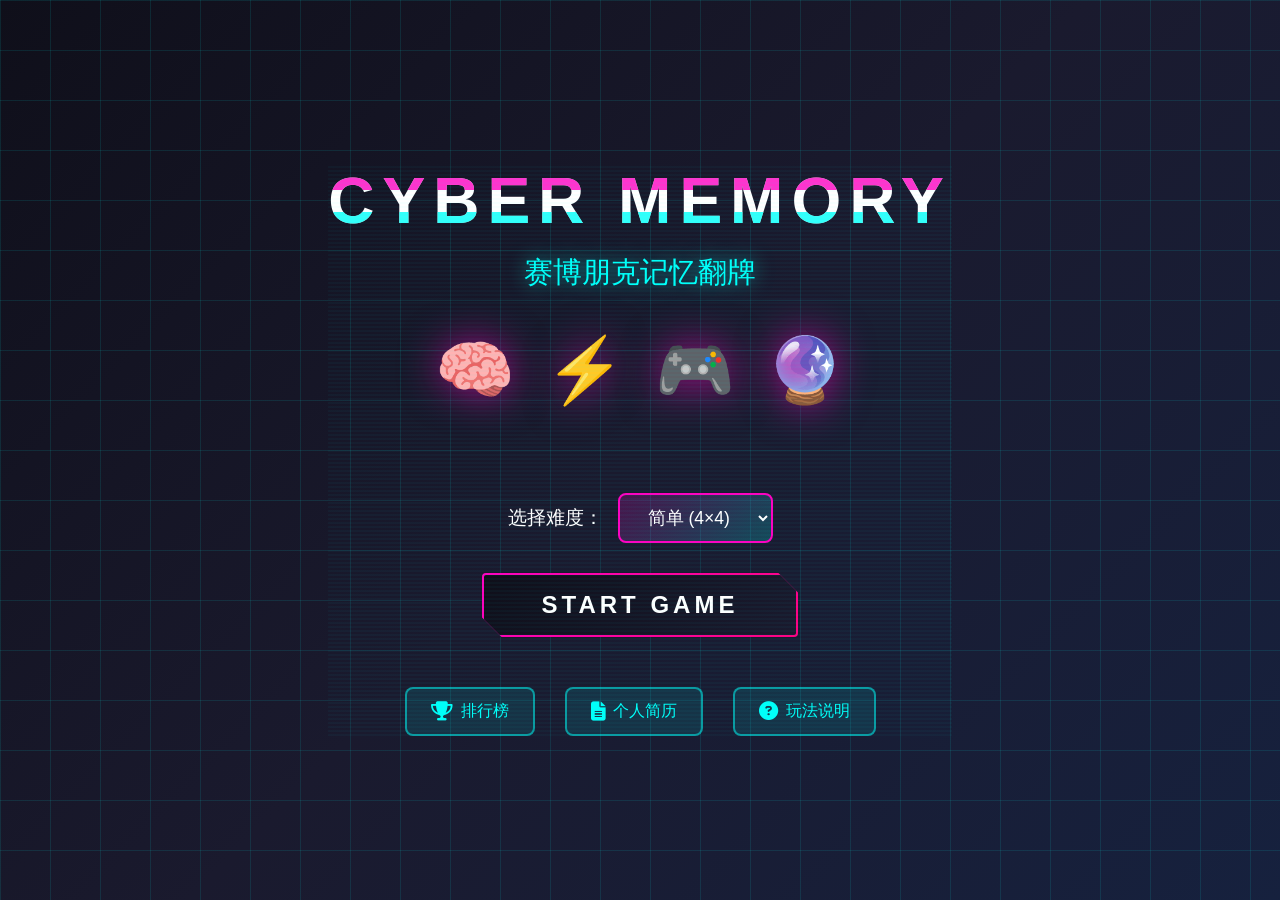
==== commit cb4b7c37: "添加CSS缓存破坏参数，强制浏览器加载最新修复的样式文件" ====
--- a/index.html
+++ b/index.html
@@ -4,8 +4,8 @@
     <meta charset="UTF-8">
     <meta name="viewport" content="width=device-width, initial-scale=1.0">
     <title>Memory Card Game - 记忆翻牌游戏</title>
-    <link rel="stylesheet" href="style.css">
-    <link rel="stylesheet" href="start-screen.css">
+    <link rel="stylesheet" href="style.css?v=3">
+    <link rel="stylesheet" href="start-screen.css?v=3">
     <!-- 引入图标库 -->
     <link rel="stylesheet" href="https://cdnjs.cloudflare.com/ajax/libs/font-awesome/6.4.0/css/all.min.css">
 </head>
@@ -149,7 +149,7 @@
         </div>
         
         <!-- 首次引导弹窗 -->
-        <div class="modal tutorial-modal" id="tutorialModal">
+        <div class="tutorial-modal" id="tutorialModal">
             <div class="modal-content">
                 <div class="modal-icon">📖</div>
                 <h2>欢迎来到记忆翻牌！</h2>
@@ -185,7 +185,7 @@
                 <div class="particles">
                     <span class="particle">✨</span>
                     <span class="particle">🌟</span>
-                    <span class="particle">💫</span>
+                    <span class="particle"></span>
                     <span class="particle">⭐</span>
                     <span class="particle">✨</span>
                 </div>
@@ -193,7 +193,7 @@
         </main>
         
         <!-- 胜利弹窗 -->
-        <div class="modal victory-modal" id="victoryModal">
+        <div class="victory-modal" id="victoryModal">
             <div class="modal-content">
                 <div class="modal-icon">🎉</div>
                 <h2>恭喜通关！</h2>
@@ -207,7 +207,7 @@
                         <span class="stat-value" id="finalTime">00:00</span>
                     </div>
                     <div class="stat" id="bestRecord">
-                        <span class="stat-label">🏆 最佳记录</span>
+                        <span class="stat-label"> 最佳记录</span>
                         <span class="stat-value">--:--</span>
                     </div>
                 </div>
@@ -223,7 +223,7 @@
         </div>
         
         <!-- 成就弹窗 -->
-        <div class="modal achievement-modal" id="achievementModal">
+        <div class="achievement-modal" id="achievementModal">
             <div class="modal-content">
                 <div class="modal-header">
                     <h2>🏅 成就系统</h2>
@@ -247,7 +247,7 @@
         </div>
         
         <!-- 昵称输入弹窗 -->
-        <div class="modal nickname-modal" id="nicknameModal">
+        <div class="nickname-modal" id="nicknameModal">
             <div class="modal-content">
                 <div class="modal-icon">👤</div>
                 <h2>留下你的名字</h2>
@@ -261,7 +261,7 @@
         </div>
         
         <!-- 排行榜弹窗 -->
-        <div class="modal leaderboard-modal" id="leaderboardModal">
+        <div class="leaderboard-modal" id="leaderboardModal">
             <div class="modal-content">
                 <div class="modal-header">
                     <h2>🏆 排行榜</h2>
@@ -282,10 +282,10 @@
         </div>
         
         <!-- 简历弹窗 -->
-        <div class="modal resume-modal" id="resumeModal">
+        <div class="resume-modal" id="resumeModal">
             <div class="resume-modal-content">
                 <div class="resume-header">
-                    <h2>📄 个人简历</h2>
+                    <h2> 个人简历</h2>
                     <button class="close-btn" id="closeResume">×</button>
                 </div>
                 <div class="resume-embed">
--- a/style.css
+++ b/style.css
@@ -99,42 +99,36 @@
     }
 }
 
+@keyframes cardPulse {
+    0%, 100% {
+        filter: brightness(1);
+        transform: rotateY(180deg) !important;
+    }
+    50% {
+        filter: brightness(1.3);
+        transform: rotateY(180deg) !important;
+    }
+}
+
 /* -------------------------- */
 /* 基础样式 */
 /* -------------------------- */
 body {
-    font-family: 'Segoe UI', 'Microsoft YaHei', sans-serif;
+    font-family: 'Segoe UI', Tahoma, Geneva, Verdana, sans-serif;
     background: linear-gradient(135deg, #0f0c29 0%, #302b63 50%, #24243e 100%);
     min-height: 100vh;
-    display: flex;
-    justify-content: center;
-    align-items: center;
-    color: #fff;
-    overflow-x: hidden;
-}
-
-/* 滚动条样式 */
-::-webkit-scrollbar {
-    width: 8px;
-}
-
-::-webkit-scrollbar-track {
-    background: rgba(255, 255, 255, 0.1);
-    border-radius: 4px;
-}
-
-::-webkit-scrollbar-thumb {
-    background: linear-gradient(135deg, #8b5cf6, #ec4899);
-    border-radius: 4px;
-}
-
-::-webkit-scrollbar-thumb:hover {
-    background: linear-gradient(135deg, #a78bfa, #f472b6);
-}
-
-/* -------------------------- */
-/* 游戏容器 */
-/* -------------------------- */
+    color: #fff;
+    animation: fadeIn 0.8s ease-out;
+    display: flex;
+    flex-direction: column;
+    align-items: center;
+    justify-content: center;
+    min-height: 100vh;
+    margin: 0;
+    padding: 20px;
+    box-sizing: border-box;
+}
+
 .container {
     max-width: 900px;
     width: 100%;
@@ -175,6 +169,7 @@
     -webkit-background-clip: text;
     -webkit-text-fill-color: transparent;
     background-clip: text;
+    text-shadow: 0 0 30px rgba(168, 85, 247, 0.3);
 }
 
 /* -------------------------- */
@@ -183,31 +178,31 @@
 .game-info {
     display: flex;
     justify-content: center;
-    gap: 20px;
+    gap: 30px;
     margin-bottom: 20px;
     flex-wrap: wrap;
-    animation: fadeIn 0.6s ease-out 0.3s both;
 }
 
 .info-item {
     background: rgba(255, 255, 255, 0.1);
     backdrop-filter: blur(10px);
-    border: 1px solid rgba(255, 255, 255, 0.2);
-    border-radius: 12px;
-    padding: 12px 20px;
+    border-radius: 15px;
+    padding: 12px 24px;
     display: flex;
     align-items: center;
     gap: 8px;
+    border: 1px solid rgba(255, 255, 255, 0.1);
     transition: all 0.3s ease;
 }
 
 .info-item:hover {
+    background: rgba(255, 255, 255, 0.15);
     transform: translateY(-2px);
-    box-shadow: 0 4px 20px rgba(139, 92, 246, 0.3);
 }
 
 .info-item i {
     font-size: 18px;
+    color: #a855f7;
 }
 
 .info-item .label {
@@ -398,32 +393,21 @@
     position: relative;
     width: 100%;
     height: 100%;
+    transform-style: preserve-3d;
     transition: transform 0.6s cubic-bezier(0.4, 0, 0.2, 1);
-    transform-style: preserve-3d;
-}
-
-/* 翻转状态 - 使用 !important 确保优先级 */
+}
+
 .card.flipped .card-inner {
     transform: rotateY(180deg) !important;
 }
 
-/* 匹配状态 - 保持翻转 */
+.card.matched {
+    pointer-events: none;
+}
+
 .card.matched .card-inner {
     transform: rotateY(180deg) !important;
     animation: cardPulse 1s ease-in-out infinite;
-}
-
-.card.matched {
-    pointer-events: none;
-}
-
-@keyframes cardPulse {
-    0%, 100% {
-        filter: brightness(1);
-    }
-    50% {
-        filter: brightness(1.3);
-    }
 }
 
 .card-front,
@@ -432,7 +416,6 @@
     width: 100%;
     height: 100%;
     backface-visibility: hidden;
-    -webkit-backface-visibility: hidden;
     border-radius: 16px;
     display: flex;
     align-items: center;
@@ -440,11 +423,9 @@
     font-size: 2.5rem;
     user-select: none;
     overflow: hidden;
-    top: 0;
-    left: 0;
-}
-
-/* 卡牌背面 - 默认显示 */
+}
+
+/* 卡牌背面 */
 .card-back {
     background: linear-gradient(135deg, #1a1a2e 0%, #16213e 50%, #0f0f1a 100%);
     backdrop-filter: blur(10px);
@@ -453,7 +434,7 @@
         0 0 30px rgba(255, 0, 193, 0.3),
         0 8px 32px rgba(0, 0, 0, 0.4),
         inset 0 2px 10px rgba(255, 255, 255, 0.05);
-    transition: transform 0.3s ease;
+    transition: all 0.3s ease;
 }
 
 .card-back::before {
@@ -502,8 +483,8 @@
     }
 }
 
-/* 移除 hover 效果避免干扰翻转 */
-.card:hover .card-back {
+.card-back:hover {
+    transform: translateY(-5px) scale(1.02);
     border-color: rgba(0, 255, 249, 0.8);
     box-shadow: 
         0 0 50px rgba(0, 255, 249, 0.4),
@@ -513,6 +494,7 @@
 
 .card-back-icon {
     position: relative;
+    z-index: 1;
     font-size: 2.5rem;
     background: linear-gradient(135deg, #ff00c1, #00fff9);
     -webkit-background-clip: text;
@@ -530,13 +512,12 @@
     }
 }
 
-/* 卡牌正面 - 默认隐藏（旋转180度） */
+/* 卡牌正面 */
 .card-front {
     background: linear-gradient(135deg, rgba(139, 92, 246, 0.2), rgba(236, 72, 153, 0.2));
     backdrop-filter: blur(10px);
     border: 2px solid rgba(139, 92, 246, 0.5);
     transform: rotateY(180deg);
-    -webkit-transform: rotateY(180deg);
     box-shadow: 
         0 4px 20px rgba(139, 92, 246, 0.2),
         inset 0 2px 20px rgba(255, 255, 255, 0.05);
@@ -545,9 +526,18 @@
 .card-front .card-emoji {
     font-size: 3rem;
     filter: drop-shadow(0 0 10px rgba(139, 92, 246, 0.5));
-}
-
-/* 匹配后的正面样式 */
+    animation: emojiFloat 2s ease-in-out infinite;
+}
+
+@keyframes emojiFloat {
+    0%, 100% {
+        transform: translateY(0);
+    }
+    50% {
+        transform: translateY(-5px);
+    }
+}
+
 .card.matched .card-front {
     background: linear-gradient(135deg, rgba(34, 197, 94, 0.3), rgba(16, 185, 129, 0.2));
     border-color: rgba(34, 197, 94, 0.8);
@@ -557,7 +547,22 @@
 }
 
 .card.matched .card-front .card-emoji {
+    animation: matchedEmoji 0.5s ease-out;
     filter: drop-shadow(0 0 20px rgba(34, 197, 94, 0.8));
+}
+
+@keyframes matchedEmoji {
+    0% {
+        transform: scale(0);
+        opacity: 0;
+    }
+    50% {
+        transform: scale(1.3);
+    }
+    100% {
+        transform: scale(1);
+        opacity: 1;
+    }
 }
 
 /* -------------------------- */
@@ -592,192 +597,282 @@
     -webkit-text-fill-color: transparent;
     background-clip: text;
     text-shadow: 0 0 30px rgba(251, 191, 36, 0.5);
-}
+    animation: textPulse 0.5s ease-in-out infinite;
+    display: block;
+    text-align: center;
+}
+
+@keyframes textPulse {
+    0%, 100% {
+        transform: scale(1);
+    }
+    50% {
+        transform: scale(1.1);
+    }
+}
+
+.particles {
+    position: absolute;
+    top: 50%;
+    left: 50%;
+    transform: translate(-50%, -50%);
+}
+
+.particle {
+    position: absolute;
+    font-size: 1.5rem;
+    opacity: 0;
+    animation: particleExplode 0.8s ease-out forwards;
+}
+
+.particle:nth-child(1) { animation-delay: 0s; left: -60px; top: -30px; }
+.particle:nth-child(2) { animation-delay: 0.1s; left: 60px; top: -20px; }
+.particle:nth-child(3) { animation-delay: 0.2s; left: -40px; top: 40px; }
+.particle:nth-child(4) { animation-delay: 0.15s; left: 50px; top: 30px; }
+.particle:nth-child(5) { animation-delay: 0.25s; left: 0; top: -60px; }
+
+@keyframes particleExplode {
+    0% {
+        opacity: 1;
+        transform: translate(0, 0) scale(1);
+    }
+    100% {
+        opacity: 0;
+        transform: translate(var(--tx, 50px), var(--ty, -50px)) scale(0);
+    }
+}
+
+.particle:nth-child(1) { --tx: -80px; --ty: -60px; }
+.particle:nth-child(2) { --tx: 80px; --ty: -50px; }
+.particle:nth-child(3) { --tx: -60px; --ty: 70px; }
+.particle:nth-child(4) { --tx: 70px; --ty: 60px; }
+.particle:nth-child(5) { --tx: 0; --ty: -100px; }
 
 /* -------------------------- */
 /* 胜利弹窗 */
 /* -------------------------- */
-.modal {
+.victory-modal {
     position: fixed;
     top: 0;
     left: 0;
     width: 100%;
     height: 100%;
-    background: rgba(0, 0, 0, 0.8);
-    backdrop-filter: blur(10px);
-    display: flex;
-    align-items: center;
-    justify-content: center;
-    z-index: 2000;
+    background: rgba(0, 0, 0, 0.7);
+    backdrop-filter: blur(5px);
+    display: flex;
+    align-items: center;
+    justify-content: center;
     opacity: 0;
     visibility: hidden;
     transition: all 0.3s ease;
-}
-
-.modal.show {
+    z-index: 2000;
+}
+
+.victory-modal.show {
     opacity: 1;
     visibility: visible;
 }
 
 .modal-content {
-    background: linear-gradient(135deg, #1a1a2e 0%, #16213e 100%);
-    border: 2px solid rgba(139, 92, 246, 0.5);
-    border-radius: 20px;
+    background: linear-gradient(135deg, rgba(15, 12, 41, 0.95), rgba(48, 43, 99, 0.95));
+    backdrop-filter: blur(20px);
+    border-radius: 25px;
     padding: 40px;
     text-align: center;
-    max-width: 500px;
+    border: 1px solid rgba(255, 255, 255, 0.1);
+    box-shadow: 0 20px 60px rgba(0, 0, 0, 0.5);
+    transform: scale(0.7);
+    animation: modalIn 0.4s ease-out forwards;
+    max-width: 400px;
     width: 90%;
-    animation: modalIn 0.3s ease;
-    box-shadow: 0 0 50px rgba(139, 92, 246, 0.3);
-}
-
-.victory-icon {
-    font-size: 4rem;
-    margin-bottom: 20px;
+}
+
+.modal-icon {
+    font-size: 6rem;
     animation: bounce 1s ease infinite;
-}
-
-.victory-title {
-    font-size: 2rem;
-    font-weight: 700;
-    margin-bottom: 20px;
-    background: linear-gradient(135deg, #fbbf24, #f59e0b);
+    margin-bottom: 15px;
+}
+
+.modal-content h2 {
+    font-size: 1.8rem;
+    background: linear-gradient(135deg, #a855f7, #ec4899);
     -webkit-background-clip: text;
     -webkit-text-fill-color: transparent;
     background-clip: text;
-}
-
-.victory-stats {
-    display: flex;
-    justify-content: center;
-    gap: 30px;
+    margin-bottom: 25px;
+}
+
+.stats {
+    display: flex;
+    flex-direction: column;
+    gap: 15px;
+    margin-bottom: 30px;
+}
+
+.stat {
+    display: flex;
+    justify-content: space-between;
+    padding: 12px 20px;
+    background: rgba(255, 255, 255, 0.05);
+    border-radius: 10px;
+}
+
+.stat-label {
+    color: rgba(255, 255, 255, 0.7);
+    font-size: 14px;
+}
+
+.stat-value {
+    font-size: 18px;
+    font-weight: 700;
+    color: #fff;
+}
+
+.modal-btn {
+    width: 100%;
+    padding: 15px;
+    border-radius: 12px;
+    border: none;
+    background: linear-gradient(135deg, #8b5cf6, #ec4899);
+    color: #fff;
+    font-size: 16px;
+    font-weight: 600;
+    cursor: pointer;
+    transition: all 0.3s ease;
+    box-shadow: 0 4px 15px rgba(139, 92, 246, 0.4);
+}
+
+.modal-btn:hover {
+    transform: translateY(-2px);
+    box-shadow: 0 6px 20px rgba(139, 92, 246, 0.6);
+}
+
+.modal-btn:active {
+    transform: translateY(0);
+}
+
+.modal-btn.secondary {
+    background: rgba(255, 255, 255, 0.1);
+    border: 1px solid rgba(255, 255, 255, 0.2);
+    box-shadow: none;
+    margin-top: 10px;
+}
+
+.modal-btn.secondary:hover {
+    background: rgba(255, 255, 255, 0.2);
+    box-shadow: none;
+}
+
+/* -------------------------- */
+/* 排行榜按钮 */
+/* -------------------------- */
+.leaderboard-btn {
+    background: linear-gradient(135deg, #fbbf24, #f59e0b);
+    color: #1f2937;
+    box-shadow: 0 4px 15px rgba(251, 191, 36, 0.4);
+}
+
+.leaderboard-btn:hover {
+    transform: translateY(-2px);
+    box-shadow: 0 6px 20px rgba(251, 191, 36, 0.6);
+}
+
+/* -------------------------- */
+/* 排行榜弹窗 */
+/* -------------------------- */
+.leaderboard-modal {
+    position: fixed;
+    top: 0;
+    left: 0;
+    width: 100%;
+    height: 100%;
+    background: rgba(0, 0, 0, 0.7);
+    backdrop-filter: blur(5px);
+    display: flex;
+    align-items: center;
+    justify-content: center;
+    opacity: 0;
+    visibility: hidden;
+    transition: all 0.3s ease;
+    z-index: 2000;
+}
+
+.leaderboard-modal.show {
+    opacity: 1;
+    visibility: visible;
+}
+
+.modal-header {
+    display: flex;
+    justify-content: space-between;
+    align-items: center;
     margin-bottom: 20px;
 }
 
-.victory-stat {
-    text-align: center;
-}
-
-.victory-stat .label {
-    font-size: 14px;
+.close-btn {
+    background: none;
+    border: none;
     color: rgba(255, 255, 255, 0.7);
-    margin-bottom: 5px;
-}
-
-.victory-stat .value {
-    font-size: 1.5rem;
-    font-weight: 700;
-    color: #fbbf24;
-}
-
-.best-record {
-    font-size: 14px;
-    color: rgba(255, 255, 255, 0.7);
+    font-size: 28px;
+    cursor: pointer;
+    padding: 0 10px;
+    transition: color 0.3s ease;
+}
+
+.close-btn:hover {
+    color: #fff;
+}
+
+.leaderboard-tabs {
+    display: flex;
+    gap: 10px;
     margin-bottom: 20px;
 }
 
-.victory-buttons {
-    display: flex;
-    gap: 15px;
-    justify-content: center;
-    flex-wrap: wrap;
-}
-
-.victory-btn {
-    padding: 12px 24px;
+.tab-btn {
+    flex: 1;
+    padding: 12px;
     border-radius: 10px;
     border: none;
+    background: rgba(255, 255, 255, 0.1);
+    color: rgba(255, 255, 255, 0.7);
+    font-size: 14px;
     cursor: pointer;
-    font-size: 14px;
-    font-weight: 600;
     transition: all 0.3s ease;
 }
 
-.play-again-btn {
-    background: linear-gradient(135deg, #8b5cf6, #ec4899);
-    color: #fff;
-    box-shadow: 0 4px 15px rgba(139, 92, 246, 0.4);
-}
-
-.play-again-btn:hover {
-    transform: translateY(-2px);
-    box-shadow: 0 6px 20px rgba(139, 92, 246, 0.6);
-}
-
-.share-btn {
-    background: rgba(255, 255, 255, 0.1);
-    color: #fff;
-    border: 1px solid rgba(255, 255, 255, 0.3);
-}
-
-.share-btn:hover {
+.tab-btn:hover {
     background: rgba(255, 255, 255, 0.2);
-}
-
-/* -------------------------- */
-/* 排行榜弹窗 */
-/* -------------------------- */
-.leaderboard-tabs {
-    display: flex;
-    gap: 10px;
-    margin-bottom: 20px;
-    justify-content: center;
-}
-
-.tab-btn {
-    padding: 8px 16px;
-    border-radius: 8px;
-    border: 1px solid rgba(139, 92, 246, 0.5);
-    background: rgba(255, 255, 255, 0.1);
-    color: #fff;
-    cursor: pointer;
-    font-size: 14px;
-    transition: all 0.3s ease;
 }
 
 .tab-btn.active {
     background: linear-gradient(135deg, #8b5cf6, #ec4899);
-    border-color: transparent;
-}
-
-.tab-btn:hover {
-    background: rgba(139, 92, 246, 0.3);
-}
-
-.leaderboard-list {
-    max-height: 400px;
+    color: #fff;
+}
+
+.leaderboard-content {
+    max-height: 300px;
     overflow-y: auto;
     margin-bottom: 20px;
 }
 
+.leaderboard-list {
+    display: flex;
+    flex-direction: column;
+    gap: 10px;
+}
+
 .leaderboard-item {
     display: flex;
     align-items: center;
-    gap: 15px;
-    padding: 12px;
+    padding: 12px 15px;
     background: rgba(255, 255, 255, 0.05);
     border-radius: 10px;
-    margin-bottom: 8px;
     transition: all 0.3s ease;
 }
 
 .leaderboard-item:hover {
     background: rgba(255, 255, 255, 0.1);
-}
-
-.leaderboard-item.top-1 {
-    border: 2px solid #fbbf24;
-    background: rgba(251, 191, 36, 0.1);
-}
-
-.leaderboard-item.top-2 {
-    border: 2px solid #c0c0c0;
-    background: rgba(192, 192, 192, 0.1);
-}
-
-.leaderboard-item.top-3 {
-    border: 2px solid #cd7f32;
-    background: rgba(205, 127, 50, 0.1);
 }
 
 .rank {
@@ -789,242 +884,157 @@
     justify-content: center;
     font-weight: 700;
     font-size: 14px;
-    background: rgba(139, 92, 246, 0.3);
-}
-
-.top-1 .rank {
-    background: #fbbf24;
-    color: #000;
-}
-
-.top-2 .rank {
-    background: #c0c0c0;
-    color: #000;
-}
-
-.top-3 .rank {
-    background: #cd7f32;
-    color: #fff;
-}
-
-.player-info {
+    margin-right: 15px;
+}
+
+.rank.gold {
+    background: linear-gradient(135deg, #fbbf24, #f59e0b);
+    color: #1f2937;
+}
+
+.rank.silver {
+    background: linear-gradient(135deg, #9ca3af, #6b7280);
+    color: #fff;
+}
+
+.rank.bronze {
+    background: linear-gradient(135deg, #d97706, #b45309);
+    color: #fff;
+}
+
+.rank.other {
+    background: rgba(255, 255, 255, 0.1);
+    color: rgba(255, 255, 255, 0.7);
+}
+
+.score-info {
     flex: 1;
-    text-align: left;
-}
-
-.player-name {
+    display: flex;
+    justify-content: space-between;
+}
+
+.score-text {
+    color: #fff;
     font-weight: 600;
+}
+
+.time-text {
+    color: rgba(255, 255, 255, 0.7);
     font-size: 14px;
 }
 
-.player-date {
-    font-size: 12px;
-    color: rgba(255, 255, 255, 0.6);
-}
-
-.player-score {
-    font-weight: 700;
-    color: #fbbf24;
-    font-size: 14px;
-}
-
-.player-time {
-    font-size: 12px;
-    color: rgba(255, 255, 255, 0.7);
-}
-
-.empty-leaderboard {
+.no-records {
     text-align: center;
-    padding: 40px 20px;
-    color: rgba(255, 255, 255, 0.6);
-}
-
-.empty-leaderboard i {
-    font-size: 3rem;
-    margin-bottom: 15px;
-    opacity: 0.5;
-}
-
-.clear-leaderboard-btn {
-    background: rgba(239, 68, 68, 0.2);
-    color: #f87171;
-    border: 1px solid rgba(239, 68, 68, 0.5);
-    padding: 8px 16px;
-    border-radius: 8px;
-    cursor: pointer;
-    font-size: 14px;
-    transition: all 0.3s ease;
-}
-
-.clear-leaderboard-btn:hover {
-    background: rgba(239, 68, 68, 0.3);
-}
-
-/* -------------------------- */
-/* 成就系统 */
-/* -------------------------- */
-.achievement-item {
-    display: flex;
-    align-items: center;
-    gap: 15px;
-    padding: 15px;
-    background: rgba(255, 255, 255, 0.05);
-    border-radius: 12px;
-    margin-bottom: 10px;
-    transition: all 0.3s ease;
-}
-
-.achievement-item.unlocked {
-    background: rgba(34, 197, 94, 0.1);
-    border: 1px solid rgba(34, 197, 94, 0.3);
-}
-
-.achievement-item.locked {
-    opacity: 0.6;
-}
-
-.achievement-icon {
-    font-size: 2rem;
-    width: 50px;
-    height: 50px;
-    display: flex;
-    align-items: center;
-    justify-content: center;
-    background: rgba(139, 92, 246, 0.2);
-    border-radius: 12px;
-}
-
-.achievement-item.unlocked .achievement-icon {
-    background: rgba(34, 197, 94, 0.2);
-}
-
-.achievement-info {
-    flex: 1;
-    text-align: left;
-}
-
-.achievement-name {
-    font-weight: 600;
-    font-size: 16px;
-    margin-bottom: 4px;
-}
-
-.achievement-desc {
-    font-size: 14px;
-    color: rgba(255, 255, 255, 0.7);
-}
-
-.achievement-status {
-    font-size: 1.5rem;
-}
-
-.achievement-status .fa-check-circle {
-    color: #22c55e;
-}
-
-.achievement-status .fa-lock {
-    color: rgba(255, 255, 255, 0.3);
-}
-
-/* 成就通知 */
-.achievement-notification {
-    position: fixed;
-    top: 20px;
-    right: 20px;
-    background: linear-gradient(135deg, #1a1a2e 0%, #16213e 100%);
-    border: 2px solid rgba(34, 197, 94, 0.5);
-    border-radius: 12px;
-    padding: 15px 20px;
-    display: flex;
-    align-items: center;
-    gap: 12px;
-    z-index: 3000;
-    transform: translateX(100%);
-    transition: transform 0.3s ease;
-    box-shadow: 0 0 30px rgba(34, 197, 94, 0.3);
-}
-
-.achievement-notification.show {
-    transform: translateX(0);
-}
-
-.achievement-notification i {
-    font-size: 1.5rem;
-    color: #22c55e;
-}
-
-/* -------------------------- */
-/* 昵称输入 */
-/* -------------------------- */
-.nickname-input-group {
-    margin-bottom: 20px;
-}
-
-.nickname-input-group label {
-    display: block;
-    margin-bottom: 8px;
-    font-size: 14px;
-    color: rgba(255, 255, 255, 0.8);
-}
-
-.nickname-input-group input {
-    width: 100%;
-    padding: 12px 16px;
-    border-radius: 10px;
-    border: 1px solid rgba(139, 92, 246, 0.5);
-    background: rgba(255, 255, 255, 0.1);
-    color: #fff;
-    font-size: 16px;
-    outline: none;
-    transition: all 0.3s ease;
-}
-
-.nickname-input-group input:focus {
-    border-color: #8b5cf6;
-    box-shadow: 0 0 15px rgba(139, 92, 246, 0.3);
-}
-
-.nickname-input-group input::placeholder {
     color: rgba(255, 255, 255, 0.5);
-}
-
-.nickname-buttons {
-    display: flex;
-    gap: 15px;
-    justify-content: center;
-}
-
-.save-nickname-btn {
-    background: linear-gradient(135deg, #8b5cf6, #ec4899);
-    color: #fff;
-    border: none;
-    padding: 12px 24px;
-    border-radius: 10px;
-    cursor: pointer;
-    font-size: 14px;
-    font-weight: 600;
-    transition: all 0.3s ease;
-}
-
-.save-nickname-btn:hover {
+    padding: 40px;
+}
+
+/* -------------------------- */
+/* 响应式设计 */
+/* -------------------------- */
+@media (max-width: 768px) {
+    .game-title h1 {
+        font-size: 1.8rem;
+    }
+    
+    .game-info {
+        gap: 15px;
+    }
+    
+    .info-item {
+        padding: 10px 16px;
+    }
+    
+    .info-item .value {
+        font-size: 16px;
+    }
+    
+    .game-board {
+        gap: 8px;
+    }
+    
+    .card-front,
+    .card-back {
+        font-size: 1.8rem;
+        border-radius: 12px;
+    }
+    
+    .modal-content {
+        padding: 30px 20px;
+    }
+}
+
+@media (max-width: 480px) {
+    .container {
+        padding: 15px;
+    }
+    
+    .game-title h1 {
+        font-size: 1.5rem;
+    }
+    
+    .game-info {
+        gap: 10px;
+    }
+    
+    .info-item {
+        padding: 8px 12px;
+    }
+    
+    .info-item i {
+        font-size: 14px;
+    }
+    
+    .info-item .label {
+        font-size: 12px;
+    }
+    
+    .info-item .value {
+        font-size: 14px;
+    }
+    
+    .game-board {
+        gap: 6px;
+    }
+    
+    .card-front,
+    .card-back {
+        font-size: 1.4rem;
+        border-radius: 10px;
+    }
+    
+    .modal-icon {
+        font-size: 4rem;
+    }
+    
+    .modal-content h2 {
+        font-size: 1.5rem;
+    }
+}
+
+/* -------------------------- */
+/* 简历和成就按钮 */
+/* -------------------------- */
+.resume-btn {
+    background: linear-gradient(135deg, #06b6d4, #0891b2);
+    color: #fff;
+    box-shadow: 0 4px 15px rgba(6, 182, 212, 0.4);
+}
+
+.resume-btn:hover {
     transform: translateY(-2px);
-    box-shadow: 0 4px 15px rgba(139, 92, 246, 0.4);
-}
-
-.skip-nickname-btn {
-    background: rgba(255, 255, 255, 0.1);
-    color: #fff;
-    border: 1px solid rgba(255, 255, 255, 0.3);
-    padding: 12px 24px;
-    border-radius: 10px;
-    cursor: pointer;
-    font-size: 14px;
-    font-weight: 600;
-    transition: all 0.3s ease;
-}
-
-.skip-nickname-btn:hover {
-    background: rgba(255, 255, 255, 0.2);
+    box-shadow: 0 6px 20px rgba(6, 182, 212, 0.6);
+}
+
+.achievement-btn {
+    background: linear-gradient(135deg, #f59e0b, #d97706);
+    color: #1f2937;
+    box-shadow: 0 4px 15px rgba(245, 158, 11, 0.4);
+}
+
+.achievement-btn:hover {
+    transform: translateY(-2px);
+    box-shadow: 0 6px 20px rgba(245, 158, 11, 0.6);
 }
 
 /* -------------------------- */
@@ -1067,306 +1077,323 @@
     -webkit-background-clip: text;
     -webkit-text-fill-color: transparent;
     background-clip: text;
-}
-
-.loading-content p {
+    margin-bottom: 30px;
+}
+
+.loading-bar {
+    width: 200px;
+    height: 8px;
+    background: rgba(255, 255, 255, 0.1);
+    border-radius: 4px;
+    margin: 0 auto 20px;
+    overflow: hidden;
+}
+
+.loading-progress {
+    height: 100%;
+    background: linear-gradient(90deg, #8b5cf6, #ec4899);
+    border-radius: 4px;
+    width: 0%;
+    transition: width 0.3s ease;
+    animation: loadingProgress 2s ease-out forwards;
+}
+
+@keyframes loadingProgress {
+    from { width: 0%; }
+    to { width: 100%; }
+}
+
+.loading-text {
+    color: rgba(255, 255, 255, 0.6);
+    font-size: 14px;
+    margin-bottom: 25px;
+}
+
+/* -------------------------- */
+/* 引导弹窗 */
+/* -------------------------- */
+.tutorial-modal {
+    position: fixed;
+    top: 0;
+    left: 0;
+    width: 100%;
+    height: 100%;
+    background: rgba(0, 0, 0, 0.7);
+    backdrop-filter: blur(5px);
+    display: flex;
+    align-items: center;
+    justify-content: center;
+    opacity: 0;
+    visibility: hidden;
+    transition: all 0.3s ease;
+    z-index: 2000;
+}
+
+.tutorial-modal.show {
+    opacity: 1;
+    visibility: visible;
+}
+
+.tutorial-steps {
+    display: flex;
+    flex-direction: column;
+    gap: 15px;
+    margin-bottom: 25px;
+}
+
+.tutorial-step {
+    display: flex;
+    align-items: center;
+    gap: 15px;
+    padding: 15px;
+    background: rgba(255, 255, 255, 0.05);
+    border-radius: 10px;
+    text-align: left;
+}
+
+.step-number {
+    width: 36px;
+    height: 36px;
+    border-radius: 50%;
+    background: linear-gradient(135deg, #8b5cf6, #ec4899);
+    display: flex;
+    align-items: center;
+    justify-content: center;
+    font-weight: 700;
+    font-size: 18px;
+    flex-shrink: 0;
+}
+
+.tutorial-step p {
+    color: rgba(255, 255, 255, 0.9);
+    margin: 0;
+}
+
+.dont-show-again {
+    display: flex;
+    align-items: center;
+    gap: 10px;
+    margin-bottom: 20px;
+    cursor: pointer;
     color: rgba(255, 255, 255, 0.7);
-    margin-top: 10px;
-}
-
-/* -------------------------- */
-/* 玩法说明 */
-/* -------------------------- */
-.tutorial-content {
-    text-align: left;
+}
+
+.dont-show-again input {
+    cursor: pointer;
+}
+
+/* -------------------------- */
+/* 成就弹窗 */
+/* -------------------------- */
+.achievement-modal {
+    position: fixed;
+    top: 0;
+    left: 0;
+    width: 100%;
+    height: 100%;
+    background: rgba(0, 0, 0, 0.7);
+    backdrop-filter: blur(5px);
+    display: flex;
+    align-items: center;
+    justify-content: center;
+    opacity: 0;
+    visibility: hidden;
+    transition: all 0.3s ease;
+    z-index: 100;
+}
+
+.achievement-modal.show {
+    opacity: 1;
+    visibility: visible;
+}
+
+.achievement-list {
     max-height: 400px;
     overflow-y: auto;
 }
 
-.tutorial-content h3 {
+.achievement-item {
+    display: flex;
+    align-items: center;
+    gap: 15px;
+    padding: 15px;
+    background: rgba(255, 255, 255, 0.05);
+    border-radius: 10px;
+    margin-bottom: 10px;
+    transition: all 0.3s ease;
+}
+
+.achievement-item:hover {
+    background: rgba(255, 255, 255, 0.1);
+}
+
+.achievement-item.locked {
+    opacity: 0.5;
+}
+
+.achievement-icon {
+    width: 50px;
+    height: 50px;
+    border-radius: 50%;
+    display: flex;
+    align-items: center;
+    justify-content: center;
+    font-size: 24px;
+    flex-shrink: 0;
+}
+
+.achievement-item.unlocked .achievement-icon {
+    background: linear-gradient(135deg, #fbbf24, #f59e0b);
+    box-shadow: 0 0 20px rgba(251, 191, 36, 0.4);
+}
+
+.achievement-item.locked .achievement-icon {
+    background: rgba(255, 255, 255, 0.1);
+}
+
+.achievement-info {
+    flex: 1;
+}
+
+.achievement-info h4 {
+    color: #fff;
+    margin-bottom: 5px;
+}
+
+.achievement-info p {
+    color: rgba(255, 255, 255, 0.6);
+    font-size: 13px;
+}
+
+/* -------------------------- */
+/* 成就解锁通知 */
+/* -------------------------- */
+.achievement-notification {
+    position: fixed;
+    top: 20px;
+    right: 20px;
+    z-index: 200;
+    transform: translateX(100%);
+    transition: transform 0.5s ease;
+}
+
+.achievement-notification.show {
+    transform: translateX(0);
+}
+
+.notification-content {
+    background: linear-gradient(135deg, rgba(15, 12, 41, 0.95), rgba(48, 43, 99, 0.95));
+    backdrop-filter: blur(20px);
+    padding: 20px;
+    border-radius: 15px;
+    border: 1px solid rgba(251, 191, 36, 0.5);
+    box-shadow: 0 10px 30px rgba(251, 191, 36, 0.3);
+    display: flex;
+    align-items: center;
+    gap: 15px;
+    animation: notificationSlide 0.5s ease-out;
+}
+
+@keyframes notificationSlide {
+    from {
+        transform: translateX(100%);
+        opacity: 0;
+    }
+    to {
+        transform: translateX(0);
+        opacity: 1;
+    }
+}
+
+.notification-icon {
+    font-size: 40px;
+}
+
+.notification-text h4 {
     color: #fbbf24;
-    margin-bottom: 10px;
-    font-size: 1.2rem;
-}
-
-.tutorial-content p {
-    margin-bottom: 15px;
-    line-height: 1.6;
-    color: rgba(255, 255, 255, 0.8);
-}
-
-.tutorial-content ul {
-    margin-bottom: 15px;
-    padding-left: 20px;
-}
-
-.tutorial-content li {
-    margin-bottom: 8px;
-    color: rgba(255, 255, 255, 0.8);
-}
-
-.tutorial-content .highlight {
-    color: #fbbf24;
-    font-weight: 600;
-}
-
-.dont-show-again {
-    display: flex;
-    align-items: center;
-    gap: 8px;
-    margin-top: 15px;
-    cursor: pointer;
-}
-
-.dont-show-again input[type="checkbox"] {
-    width: 18px;
-    height: 18px;
-    accent-color: #8b5cf6;
-}
-
-.dont-show-again label {
-    font-size: 14px;
-    color: rgba(255, 255, 255, 0.7);
-    cursor: pointer;
-}
-
-/* -------------------------- */
-/* 响应式设计 */
-/* -------------------------- */
-@media (max-width: 768px) {
-    .game-title h1 {
-        font-size: 2rem;
-    }
-    
-    .game-info {
-        gap: 10px;
-    }
-    
-    .info-item {
-        padding: 10px 15px;
-    }
-    
-    .info-item .value {
-        font-size: 16px;
-    }
-    
-    .game-board {
-        gap: 8px;
-    }
-    
-    .card-front,
-    .card-back {
-        font-size: 2rem;
-    }
-    
-    .card-front .card-emoji {
-        font-size: 2rem;
-    }
-    
-    .modal-content {
-        padding: 30px 20px;
-    }
-}
-
-@media (max-width: 480px) {
-    .container {
-        padding: 15px;
-    }
-    
-    .game-title h1 {
-        font-size: 1.5rem;
-    }
-    
-    .game-info {
-        gap: 10px;
-    }
-    
-    .info-item {
-        padding: 8px 12px;
-    }
-    
-    .info-item i {
-        font-size: 14px;
-    }
-    
-    .info-item .label {
-        font-size: 12px;
-    }
-    
-    .info-item .value {
-        font-size: 14px;
-    }
-    
-    .game-board {
-        gap: 6px;
-    }
-    
-    .card-front,
-    .card-back {
-        font-size: 1.5rem;
-    }
-    
-    .card-front .card-emoji {
-        font-size: 1.5rem;
-    }
-    
-    .victory-stats {
-        gap: 15px;
-    }
-    
-    .victory-stat .value {
-        font-size: 1.2rem;
-    }
-    
-    .leaderboard-item {
-        padding: 10px;
-        gap: 10px;
-    }
-    
-    .player-name {
-        font-size: 12px;
-    }
-    
-    .player-score {
-        font-size: 12px;
-    }
-}
-
-/* -------------------------- */
-/* 成就按钮特殊样式 */
-/* -------------------------- */
-.achievement-btn {
-    background: linear-gradient(135deg, #f59e0b, #d97706);
-    color: #fff;
-    box-shadow: 0 4px 15px rgba(245, 158, 11, 0.4);
-}
-
-.achievement-btn:hover {
-    transform: translateY(-2px);
-    box-shadow: 0 6px 20px rgba(245, 158, 11, 0.6);
-}
-
-/* -------------------------- */
-/* 关闭按钮 */
-/* -------------------------- */
-.close-btn {
-    position: absolute;
-    top: 15px;
-    right: 15px;
-    background: none;
-    border: none;
-    color: rgba(255, 255, 255, 0.7);
-    font-size: 1.5rem;
-    cursor: pointer;
-    transition: color 0.3s ease;
-    width: 36px;
-    height: 36px;
-    display: flex;
-    align-items: center;
-    justify-content: center;
-    border-radius: 50%;
-}
-
-.close-btn:hover {
-    color: #fff;
-    background: rgba(255, 255, 255, 0.1);
-}
-
-/* -------------------------- */
-/* 模态框内容定位 */
-/* -------------------------- */
-.modal-content {
-    position: relative;
-}
-
-/* -------------------------- */
-/* 游戏头部导航 */
-/* -------------------------- */
-.game-nav {
-    display: flex;
-    justify-content: space-between;
-    align-items: center;
+    margin-bottom: 5px;
+}
+
+.notification-text p {
+    color: #fff;
+    margin: 0;
+}
+
+/* -------------------------- */
+/* 昵称弹窗 */
+/* -------------------------- */
+.nickname-modal {
+    position: fixed;
+    top: 0;
+    left: 0;
     width: 100%;
+    height: 100%;
+    background: rgba(0, 0, 0, 0.7);
+    backdrop-filter: blur(5px);
+    display: flex;
+    align-items: center;
+    justify-content: center;
+    opacity: 0;
+    visibility: hidden;
+    transition: all 0.3s ease;
+    z-index: 100;
+}
+
+.nickname-modal.show {
+    opacity: 1;
+    visibility: visible;
+}
+
+.nickname-modal input {
+    width: 100%;
+    padding: 15px;
+    border-radius: 10px;
+    border: 1px solid rgba(255, 255, 255, 0.2);
+    background: rgba(255, 255, 255, 0.05);
+    color: #fff;
+    font-size: 16px;
     margin-bottom: 20px;
-    flex-wrap: wrap;
-    gap: 10px;
-}
-
-/* -------------------------- */
-/* 难度选择器 */
-/* -------------------------- */
-.difficulty-selector {
-    display: flex;
-    gap: 10px;
-    align-items: center;
-}
-
-.difficulty-selector label {
-    font-size: 14px;
-    color: rgba(255, 255, 255, 0.8);
-}
-
-.difficulty-selector select {
-    padding: 8px 12px;
-    border-radius: 8px;
-    border: 1px solid rgba(139, 92, 246, 0.5);
-    background: rgba(255, 255, 255, 0.1);
-    color: #fff;
-    font-size: 14px;
-    cursor: pointer;
     outline: none;
     transition: all 0.3s ease;
 }
 
-.difficulty-selector select:focus {
+.nickname-modal input:focus {
     border-color: #8b5cf6;
-    box-shadow: 0 0 15px rgba(139, 92, 246, 0.3);
-}
-
-.difficulty-selector select option {
-    background: #1a1a2e;
-    color: #fff;
-}
-
-/* -------------------------- */
-/* 游戏统计信息 */
-/* -------------------------- */
-.game-stats {
-    display: flex;
-    gap: 15px;
-    align-items: center;
-    font-size: 14px;
-    color: rgba(255, 255, 255, 0.7);
-}
-
-.game-stats span {
-    display: flex;
-    align-items: center;
-    gap: 5px;
-}
-
-/* -------------------------- */
-/* 响应式卡牌大小 */
-/* -------------------------- */
-@media (max-width: 600px) {
-    .card {
-        min-width: 60px;
-        min-height: 60px;
-    }
-}
-
-@media (max-width: 400px) {
-    .card {
-        min-width: 50px;
-        min-height: 50px;
-    }
-    
-    .card-front,
-    .card-back {
-        font-size: 1.2rem;
-    }
-    
-    .card-front .card-emoji {
-        font-size: 1.2rem;
-    }
-}+    box-shadow: 0 0 20px rgba(139, 92, 246, 0.3);
+}
+
+.nickname-modal input::placeholder {
+    color: rgba(255, 255, 255, 0.4);
+}
+
+.modal-buttons {
+    display: flex;
+    gap: 10px;
+}
+
+.modal-buttons .modal-btn {
+    flex: 1;
+}
+
+/* -------------------------- */
+/* 分享区域 */
+/* -------------------------- */
+.share-section {
+    margin-bottom: 15px;
+}
+
+.share-section .modal-btn {
+    display: flex;
+    align-items: center;
+    justify-content: center;
+    gap: 8px;
+}
+
+/* -------------------------- */
+/* 排行榜昵称显示 */
+/* -------------------------- */
+.player-name {
+    color: #a855f7;
+    font-weight: 600;
+    margin-right: 10px;
+}
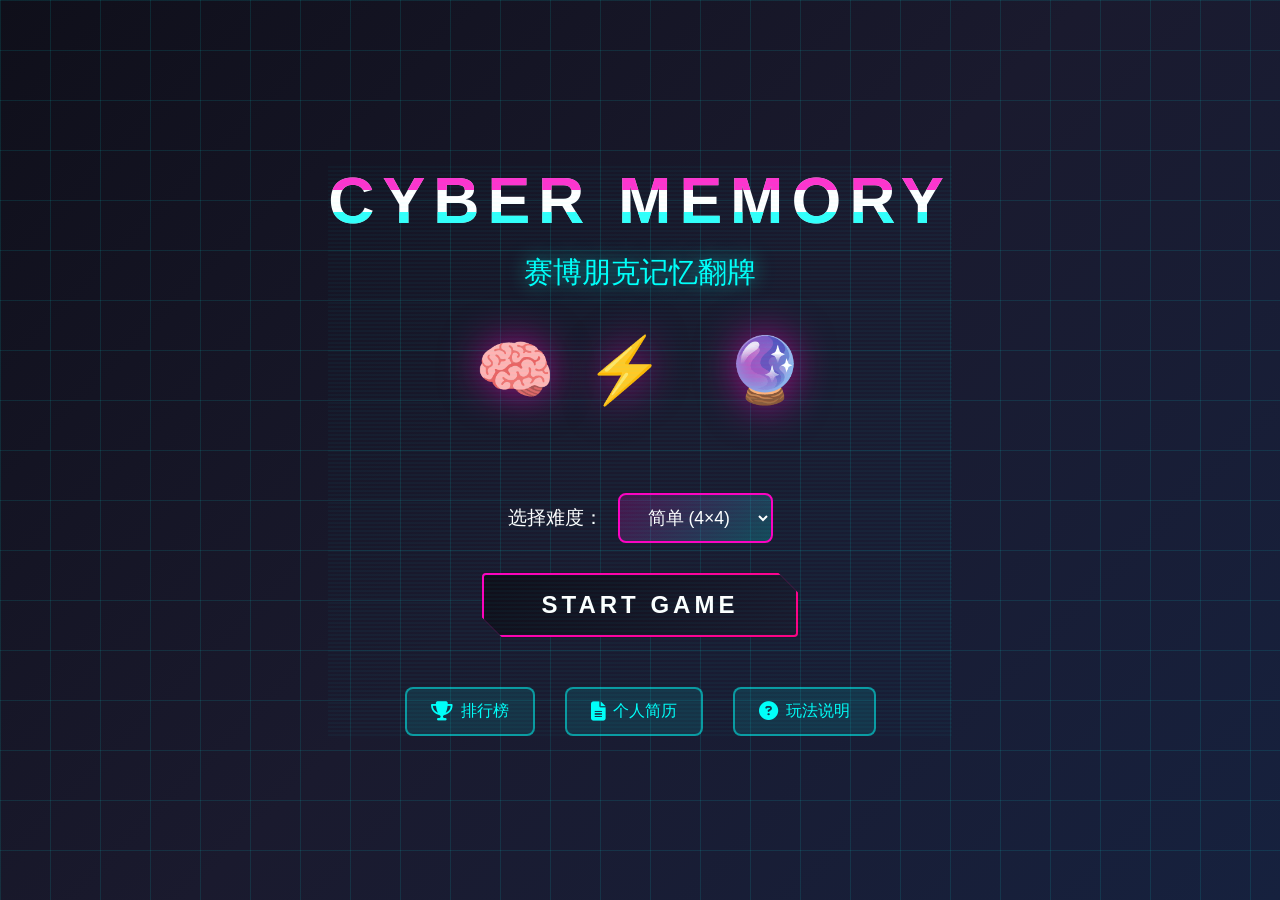
==== commit 3e687eb7: "更新CSS缓存版本号为v=4，确保浏览器加载最新修复" ====
--- a/index.html
+++ b/index.html
@@ -4,8 +4,8 @@
     <meta charset="UTF-8">
     <meta name="viewport" content="width=device-width, initial-scale=1.0">
     <title>Memory Card Game - 记忆翻牌游戏</title>
-    <link rel="stylesheet" href="style.css?v=3">
-    <link rel="stylesheet" href="start-screen.css?v=3">
+    <link rel="stylesheet" href="style.css?v=4">
+    <link rel="stylesheet" href="start-screen.css?v=4">
     <!-- 引入图标库 -->
     <link rel="stylesheet" href="https://cdnjs.cloudflare.com/ajax/libs/font-awesome/6.4.0/css/all.min.css">
 </head>
@@ -24,7 +24,7 @@
                     <div class="floating-cards">
                         <div class="card-float">🧠</div>
                         <div class="card-float">⚡</div>
-                        <div class="card-float">🎮</div>
+                        <div class="card-float"></div>
                         <div class="card-float">🔮</div>
                     </div>
                 </div>
@@ -139,7 +139,7 @@
         <!-- 加载画面 -->
         <div class="loading-screen" id="loadingScreen">
             <div class="loading-content">
-                <div class="loading-icon">🎮</div>
+                <div class="loading-icon"></div>
                 <h2>赛博朋克记忆翻牌</h2>
                 <div class="loading-bar">
                     <div class="loading-progress" id="loadingProgress"></div>
@@ -184,7 +184,7 @@
                 <span class="effect-text">真棒！</span>
                 <div class="particles">
                     <span class="particle">✨</span>
-                    <span class="particle">🌟</span>
+                    <span class="particle"></span>
                     <span class="particle"></span>
                     <span class="particle">⭐</span>
                     <span class="particle">✨</span>
@@ -226,7 +226,7 @@
         <div class="achievement-modal" id="achievementModal">
             <div class="modal-content">
                 <div class="modal-header">
-                    <h2>🏅 成就系统</h2>
+                    <h2> 成就系统</h2>
                     <button class="close-btn" id="closeAchievement">×</button>
                 </div>
                 <div class="achievement-list" id="achievementList">
@@ -264,7 +264,7 @@
         <div class="leaderboard-modal" id="leaderboardModal">
             <div class="modal-content">
                 <div class="modal-header">
-                    <h2>🏆 排行榜</h2>
+                    <h2> 排行榜</h2>
                     <button class="close-btn" id="closeLeaderboard">×</button>
                 </div>
                 <div class="leaderboard-tabs">
--- a/style.css
+++ b/style.css
@@ -102,11 +102,9 @@
 @keyframes cardPulse {
     0%, 100% {
         filter: brightness(1);
-        transform: rotateY(180deg) !important;
     }
     50% {
         filter: brightness(1.3);
-        transform: rotateY(180deg) !important;
     }
 }
 
@@ -403,11 +401,11 @@
 
 .card.matched {
     pointer-events: none;
+    animation: cardPulse 1s ease-in-out infinite;
 }
 
 .card.matched .card-inner {
     transform: rotateY(180deg) !important;
-    animation: cardPulse 1s ease-in-out infinite;
 }
 
 .card-front,
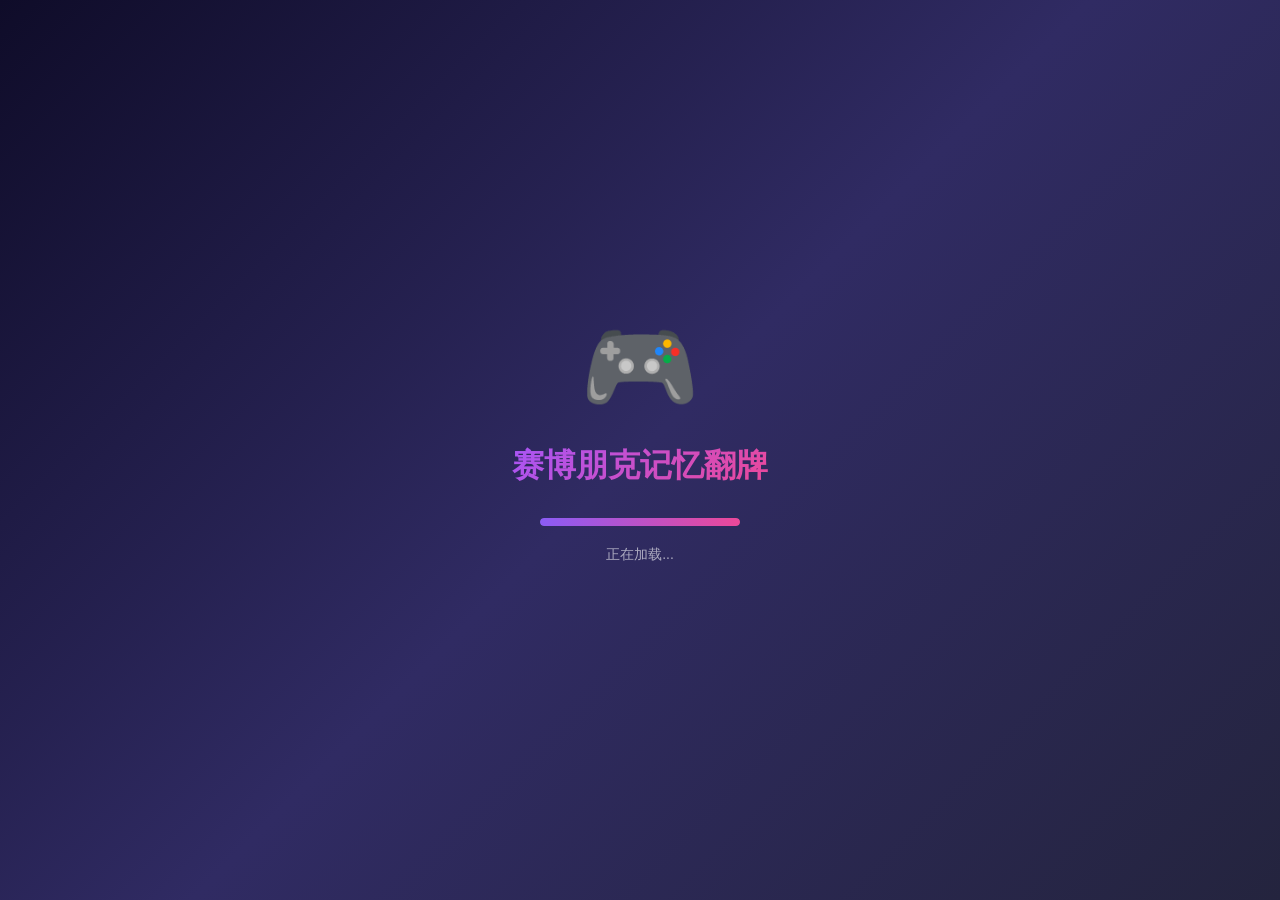
==== commit 68c7459c: "修复卡牌翻转问题并更新简历弹窗赛博朋克主题样式" ====
--- a/index.html
+++ b/index.html
@@ -22,10 +22,10 @@
                 
                 <div class="start-visual">
                     <div class="floating-cards">
-                        <div class="card-float">🧠</div>
+                        <div class="card-float"></div>
                         <div class="card-float">⚡</div>
+                        <div class="card-float">🎮</div>
                         <div class="card-float"></div>
-                        <div class="card-float">🔮</div>
                     </div>
                 </div>
                 
@@ -139,7 +139,7 @@
         <!-- 加载画面 -->
         <div class="loading-screen" id="loadingScreen">
             <div class="loading-content">
-                <div class="loading-icon"></div>
+                <div class="loading-icon">🎮</div>
                 <h2>赛博朋克记忆翻牌</h2>
                 <div class="loading-bar">
                     <div class="loading-progress" id="loadingProgress"></div>
@@ -184,8 +184,8 @@
                 <span class="effect-text">真棒！</span>
                 <div class="particles">
                     <span class="particle">✨</span>
-                    <span class="particle"></span>
-                    <span class="particle"></span>
+                    <span class="particle">🌟</span>
+                    <span class="particle">💫</span>
                     <span class="particle">⭐</span>
                     <span class="particle">✨</span>
                 </div>
@@ -207,7 +207,7 @@
                         <span class="stat-value" id="finalTime">00:00</span>
                     </div>
                     <div class="stat" id="bestRecord">
-                        <span class="stat-label"> 最佳记录</span>
+                        <span class="stat-label">🏆 最佳记录</span>
                         <span class="stat-value">--:--</span>
                     </div>
                 </div>
@@ -226,7 +226,7 @@
         <div class="achievement-modal" id="achievementModal">
             <div class="modal-content">
                 <div class="modal-header">
-                    <h2> 成就系统</h2>
+                    <h2>🏅 成就系统</h2>
                     <button class="close-btn" id="closeAchievement">×</button>
                 </div>
                 <div class="achievement-list" id="achievementList">
@@ -238,7 +238,7 @@
         <!-- 成就解锁通知 -->
         <div class="achievement-notification" id="achievementNotification">
             <div class="notification-content">
-                <div class="notification-icon">🏆</div>
+                <div class="modal-icon">🏆</div>
                 <div class="notification-text">
                     <h4>成就解锁！</h4>
                     <p id="achievementName"></p>
@@ -264,7 +264,7 @@
         <div class="leaderboard-modal" id="leaderboardModal">
             <div class="modal-content">
                 <div class="modal-header">
-                    <h2> 排行榜</h2>
+                    <h2>🏆 排行榜</h2>
                     <button class="close-btn" id="closeLeaderboard">×</button>
                 </div>
                 <div class="leaderboard-tabs">
@@ -285,7 +285,7 @@
         <div class="resume-modal" id="resumeModal">
             <div class="resume-modal-content">
                 <div class="resume-header">
-                    <h2> 个人简历</h2>
+                    <h2>📄 个人简历</h2>
                     <button class="close-btn" id="closeResume">×</button>
                 </div>
                 <div class="resume-embed">
--- a/style.css
+++ b/style.css
@@ -1394,4 +1394,4 @@
     color: #a855f7;
     font-weight: 600;
     margin-right: 10px;
-}
+}
--- a/start-screen.css
+++ b/start-screen.css
@@ -1,4 +1,3 @@
-
 
 /* ============================================== */
 /* 赛博朋克开始界面样式 */
@@ -13,7 +12,7 @@
     display: flex;
     align-items: center;
     justify-content: center;
-    z-index: 1001;
+    z-index: 1000;
     overflow: hidden;
 }
 
@@ -311,6 +310,8 @@
     position: relative;
     z-index: 11;
     background: rgba(0, 255, 249, 0.1);
+    align-items: center;
+    gap: 8px;
 }
 
 .option-link:hover {
@@ -439,7 +440,7 @@
     transition-delay: 0.3s;
 }
 
-/* 简历弹窗 */
+/* 简历弹窗 - 赛博朋克主题 */
 .resume-modal {
     position: fixed;
     top: 0;
@@ -468,13 +469,42 @@
     width: 90%;
     max-width: 900px;
     height: 85vh;
-    background: linear-gradient(135deg, #1a1a2e 0%, #16213e 100%);
+    background: linear-gradient(135deg, #1a1a2e 0%, #16213e 50%, #0f0f1a 100%);
     border: 2px solid rgba(0, 255, 249, 0.5);
     border-radius: 12px;
-    box-shadow: 0 0 40px rgba(0, 255, 249, 0.3);
+    box-shadow: 
+        0 0 40px rgba(0, 255, 249, 0.3),
+        0 0 80px rgba(0, 255, 249, 0.1),
+        inset 0 0 30px rgba(0, 0, 0, 0.5);
     display: flex;
     flex-direction: column;
     overflow: hidden;
+    position: relative;
+}
+
+.resume-modal-content::before {
+    content: '';
+    position: absolute;
+    top: 0;
+    left: 0;
+    right: 0;
+    height: 2px;
+    background: linear-gradient(90deg, 
+        transparent, 
+        #00fff9, 
+        #ff00c1, 
+        #00fff9, 
+        transparent);
+    animation: borderGlow 3s ease-in-out infinite;
+}
+
+@keyframes borderGlow {
+    0%, 100% {
+        opacity: 0.5;
+    }
+    50% {
+        opacity: 1;
+    }
 }
 
 .resume-header {
@@ -482,32 +512,136 @@
     align-items: center;
     justify-content: space-between;
     padding: 20px 25px;
+    background: linear-gradient(135deg, 
+        rgba(0, 255, 249, 0.1) 0%, 
+        rgba(255, 0, 193, 0.1) 100%);
     border-bottom: 1px solid rgba(0, 255, 249, 0.3);
+    position: relative;
+}
+
+.resume-header::after {
+    content: '';
+    position: absolute;
+    bottom: 0;
+    left: 0;
+    right: 0;
+    height: 1px;
+    background: linear-gradient(90deg, 
+        transparent, 
+        rgba(0, 255, 249, 0.5), 
+        rgba(255, 0, 193, 0.5), 
+        rgba(0, 255, 249, 0.5), 
+        transparent);
 }
 
 .resume-header h2 {
     color: #00fff9;
     font-size: 1.5rem;
     margin: 0;
+    text-shadow: 0 0 20px rgba(0, 255, 249, 0.6);
+    display: flex;
+    align-items: center;
+    gap: 10px;
+}
+
+.resume-header h2::before {
+    content: '';
+    display: inline-block;
+    width: 8px;
+    height: 8px;
+    background: #00fff9;
+    border-radius: 50%;
+    box-shadow: 0 0 10px rgba(0, 255, 249, 0.8);
+    animation: pulseDot 2s ease-in-out infinite;
+}
+
+@keyframes pulseDot {
+    0%, 100% {
+        transform: scale(1);
+        opacity: 1;
+    }
+    50% {
+        transform: scale(1.2);
+        opacity: 0.7;
+    }
 }
 
 .resume-embed {
     flex: 1;
     overflow: hidden;
-    background: #0f0f1a;
+    background: linear-gradient(135deg, #0a0a15 0%, #1a1a2e 50%, #0f0f1a 100%);
+    position: relative;
+    padding: 15px;
+}
+
+.resume-embed::before {
+    content: '';
+    position: absolute;
+    top: 0;
+    left: 0;
+    width: 100%;
+    height: 100%;
+    background: 
+        linear-gradient(90deg, rgba(0, 255, 249, 0.03) 1px, transparent 1px),
+        linear-gradient(rgba(0, 255, 249, 0.03) 1px, transparent 1px);
+    background-size: 30px 30px;
+    pointer-events: none;
+    z-index: 1;
 }
 
 .resume-embed iframe {
     width: 100%;
     height: 100%;
     border: none;
+    position: relative;
+    z-index: 2;
+    border-radius: 8px;
+    box-shadow: 
+        0 0 30px rgba(0, 255, 249, 0.15),
+        0 0 60px rgba(0, 255, 249, 0.05),
+        inset 0 0 20px rgba(0, 0, 0, 0.3);
+    background: #fff;
 }
 
 .resume-actions {
     padding: 15px 25px;
+    background: linear-gradient(135deg, 
+        rgba(0, 255, 249, 0.05) 0%, 
+        rgba(255, 0, 193, 0.05) 100%);
     border-top: 1px solid rgba(0, 255, 249, 0.3);
     display: flex;
     justify-content: center;
+    gap: 15px;
+}
+
+.resume-actions .modal-btn {
+    background: linear-gradient(135deg, rgba(0, 255, 249, 0.2), rgba(255, 0, 193, 0.2));
+    border: 1px solid rgba(0, 255, 249, 0.5);
+    color: #00fff9;
+    transition: all 0.3s ease;
+}
+
+.resume-actions .modal-btn:hover {
+    background: linear-gradient(135deg, rgba(0, 255, 249, 0.3), rgba(255, 0, 193, 0.3));
+    box-shadow: 0 0 20px rgba(0, 255, 249, 0.3);
+    transform: translateY(-2px);
+}
+
+.close-btn {
+    background: none;
+    border: none;
+    color: rgba(0, 255, 249, 0.7);
+    font-size: 28px;
+    cursor: pointer;
+    padding: 0 10px;
+    transition: all 0.3s ease;
+    line-height: 1;
+}
+
+.close-btn:hover {
+    color: #ff00c1;
+    text-shadow: 0 0 10px rgba(255, 0, 193, 0.6);
+    transform: rotate(90deg);
 }
 
 @media (max-width: 768px) {
@@ -519,4 +653,8 @@
     .resume-header h2 {
         font-size: 1.2rem;
     }
-}
+    
+    .resume-embed {
+        padding: 10px;
+    }
+}
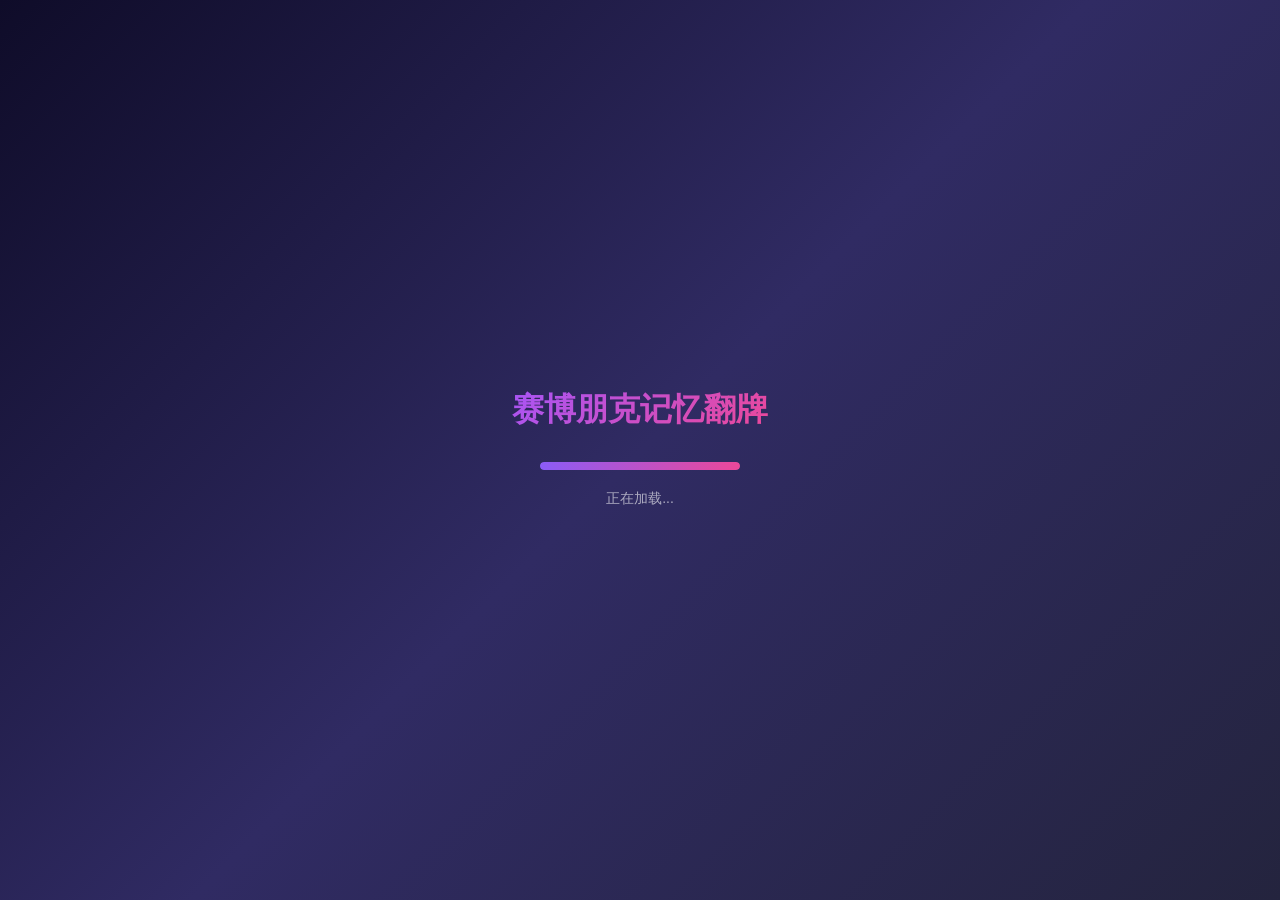
==== commit f0ffc200: "解决合并冲突，恢复浮动卡片emoji并保留修复内容" ====
--- a/index.html
+++ b/index.html
@@ -22,10 +22,10 @@
                 
                 <div class="start-visual">
                     <div class="floating-cards">
-                        <div class="card-float"></div>
+                        <div class="card-float">🧠</div>
                         <div class="card-float">⚡</div>
                         <div class="card-float">🎮</div>
-                        <div class="card-float"></div>
+                        <div class="card-float">🔮</div>
                     </div>
                 </div>
                 
@@ -139,7 +139,7 @@
         <!-- 加载画面 -->
         <div class="loading-screen" id="loadingScreen">
             <div class="loading-content">
-                <div class="loading-icon">🎮</div>
+                <div class="loading-icon"></div>
                 <h2>赛博朋克记忆翻牌</h2>
                 <div class="loading-bar">
                     <div class="loading-progress" id="loadingProgress"></div>
@@ -184,8 +184,8 @@
                 <span class="effect-text">真棒！</span>
                 <div class="particles">
                     <span class="particle">✨</span>
-                    <span class="particle">🌟</span>
-                    <span class="particle">💫</span>
+                    <span class="particle"></span>
+                    <span class="particle"></span>
                     <span class="particle">⭐</span>
                     <span class="particle">✨</span>
                 </div>
@@ -207,7 +207,7 @@
                         <span class="stat-value" id="finalTime">00:00</span>
                     </div>
                     <div class="stat" id="bestRecord">
-                        <span class="stat-label">🏆 最佳记录</span>
+                        <span class="stat-label"> 最佳记录</span>
                         <span class="stat-value">--:--</span>
                     </div>
                 </div>
@@ -226,7 +226,7 @@
         <div class="achievement-modal" id="achievementModal">
             <div class="modal-content">
                 <div class="modal-header">
-                    <h2>🏅 成就系统</h2>
+                    <h2> 成就系统</h2>
                     <button class="close-btn" id="closeAchievement">×</button>
                 </div>
                 <div class="achievement-list" id="achievementList">
@@ -264,7 +264,7 @@
         <div class="leaderboard-modal" id="leaderboardModal">
             <div class="modal-content">
                 <div class="modal-header">
-                    <h2>🏆 排行榜</h2>
+                    <h2> 排行榜</h2>
                     <button class="close-btn" id="closeLeaderboard">×</button>
                 </div>
                 <div class="leaderboard-tabs">
@@ -285,7 +285,7 @@
         <div class="resume-modal" id="resumeModal">
             <div class="resume-modal-content">
                 <div class="resume-header">
-                    <h2>📄 个人简历</h2>
+                    <h2> 个人简历</h2>
                     <button class="close-btn" id="closeResume">×</button>
                 </div>
                 <div class="resume-embed">
--- a/style.css
+++ b/style.css
@@ -1394,4 +1394,4 @@
     color: #a855f7;
     font-weight: 600;
     margin-right: 10px;
-}+}
